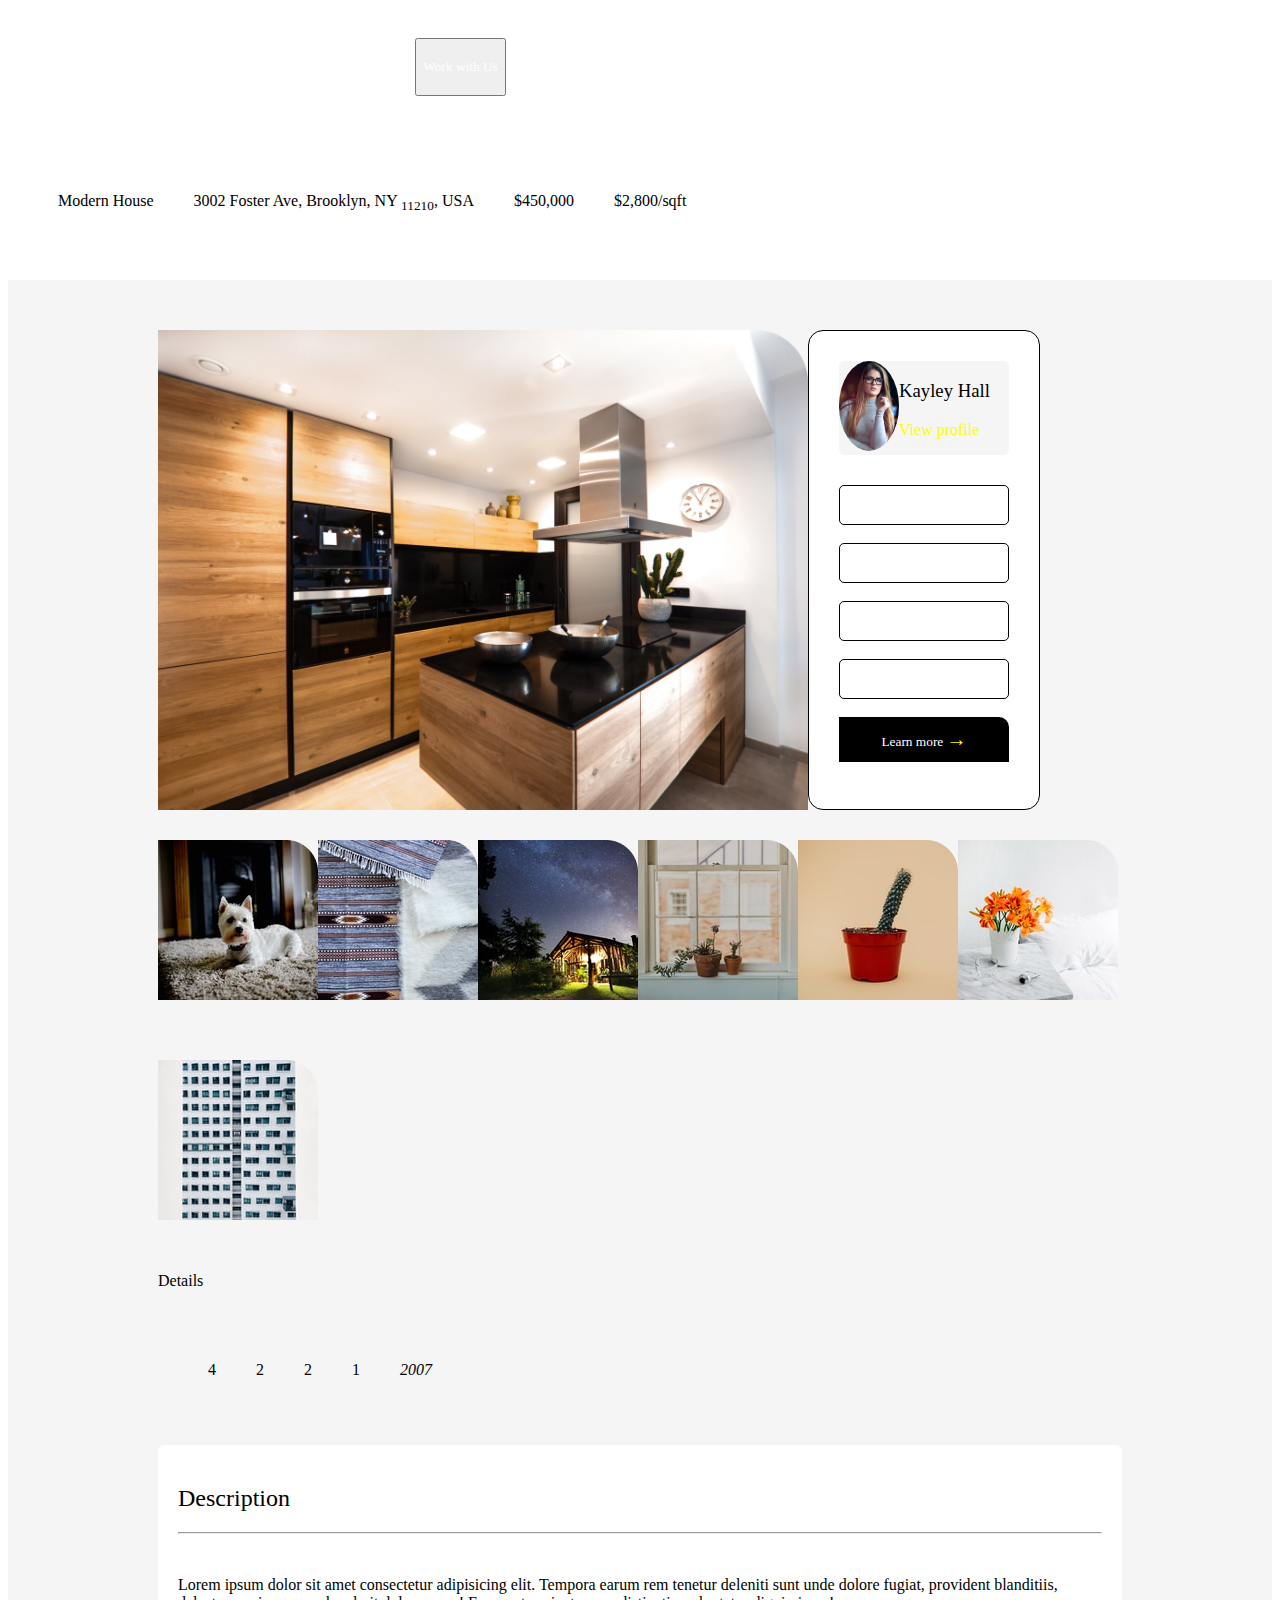
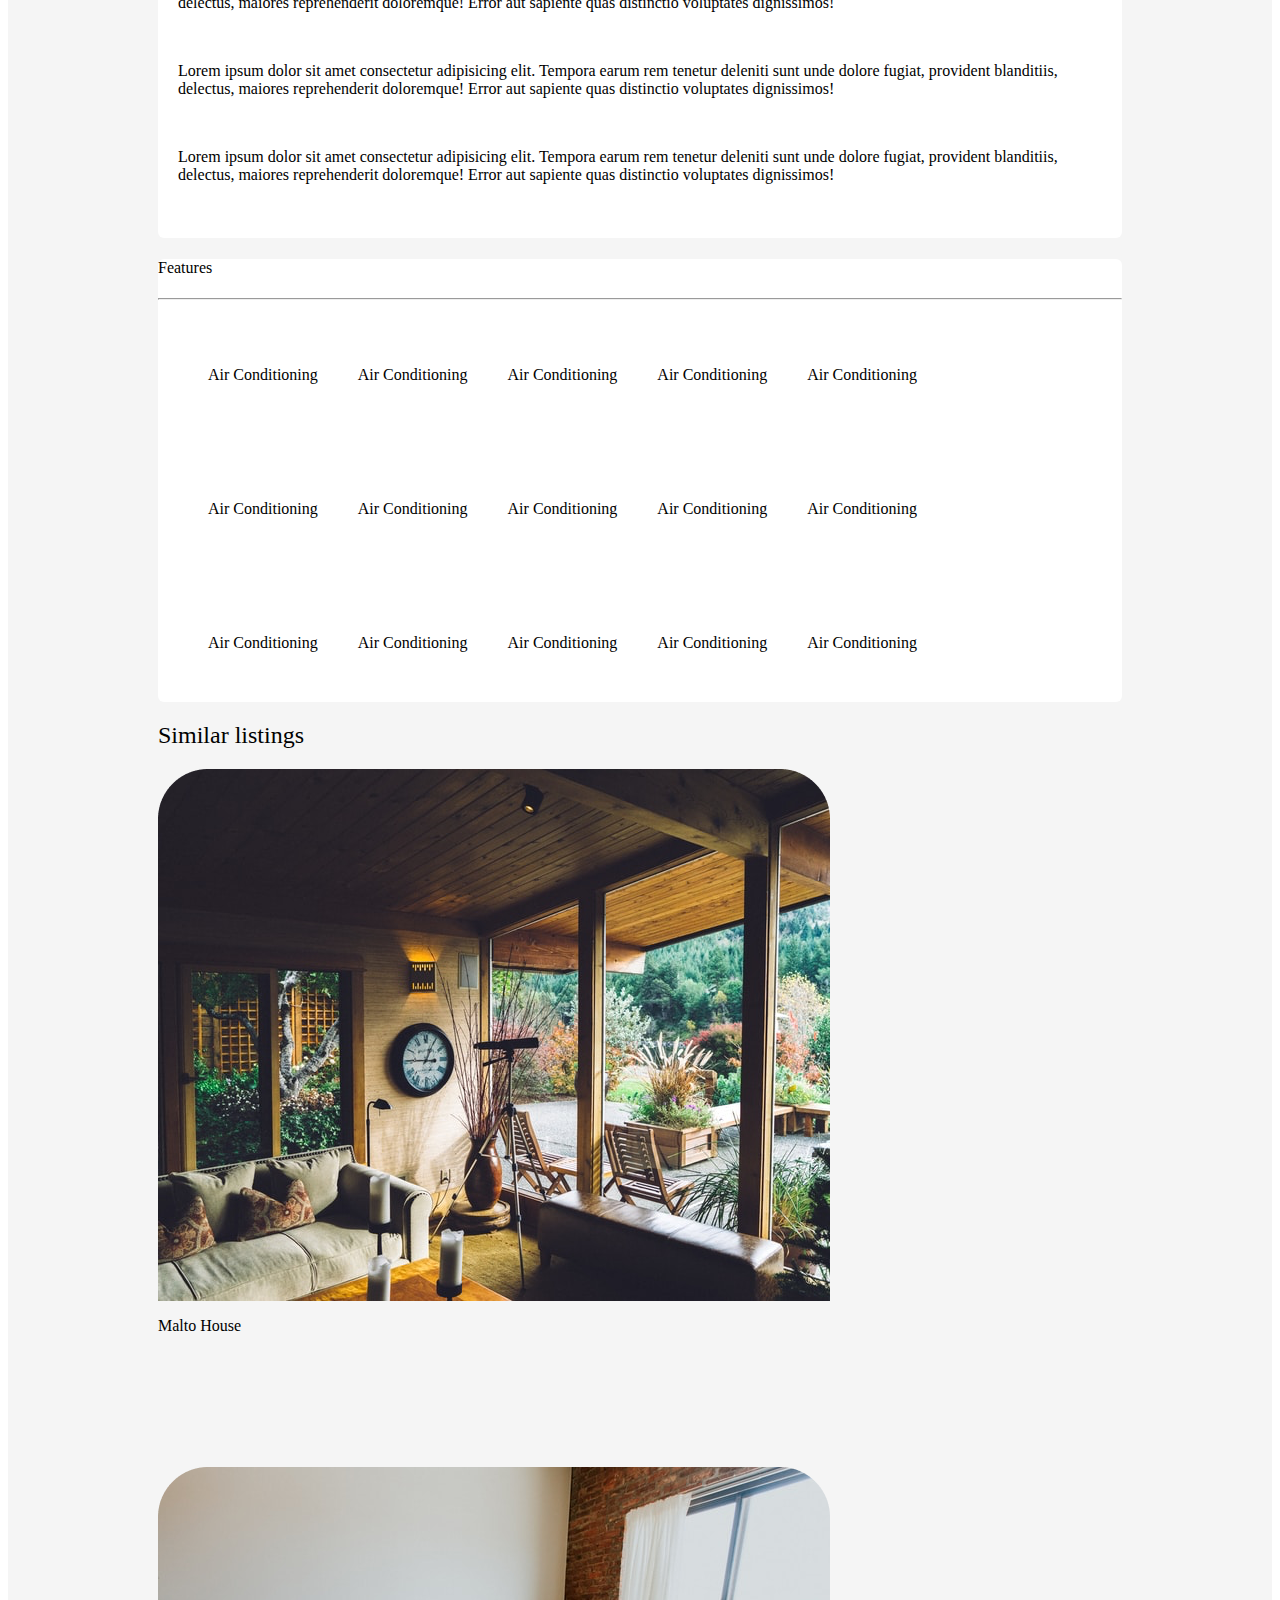
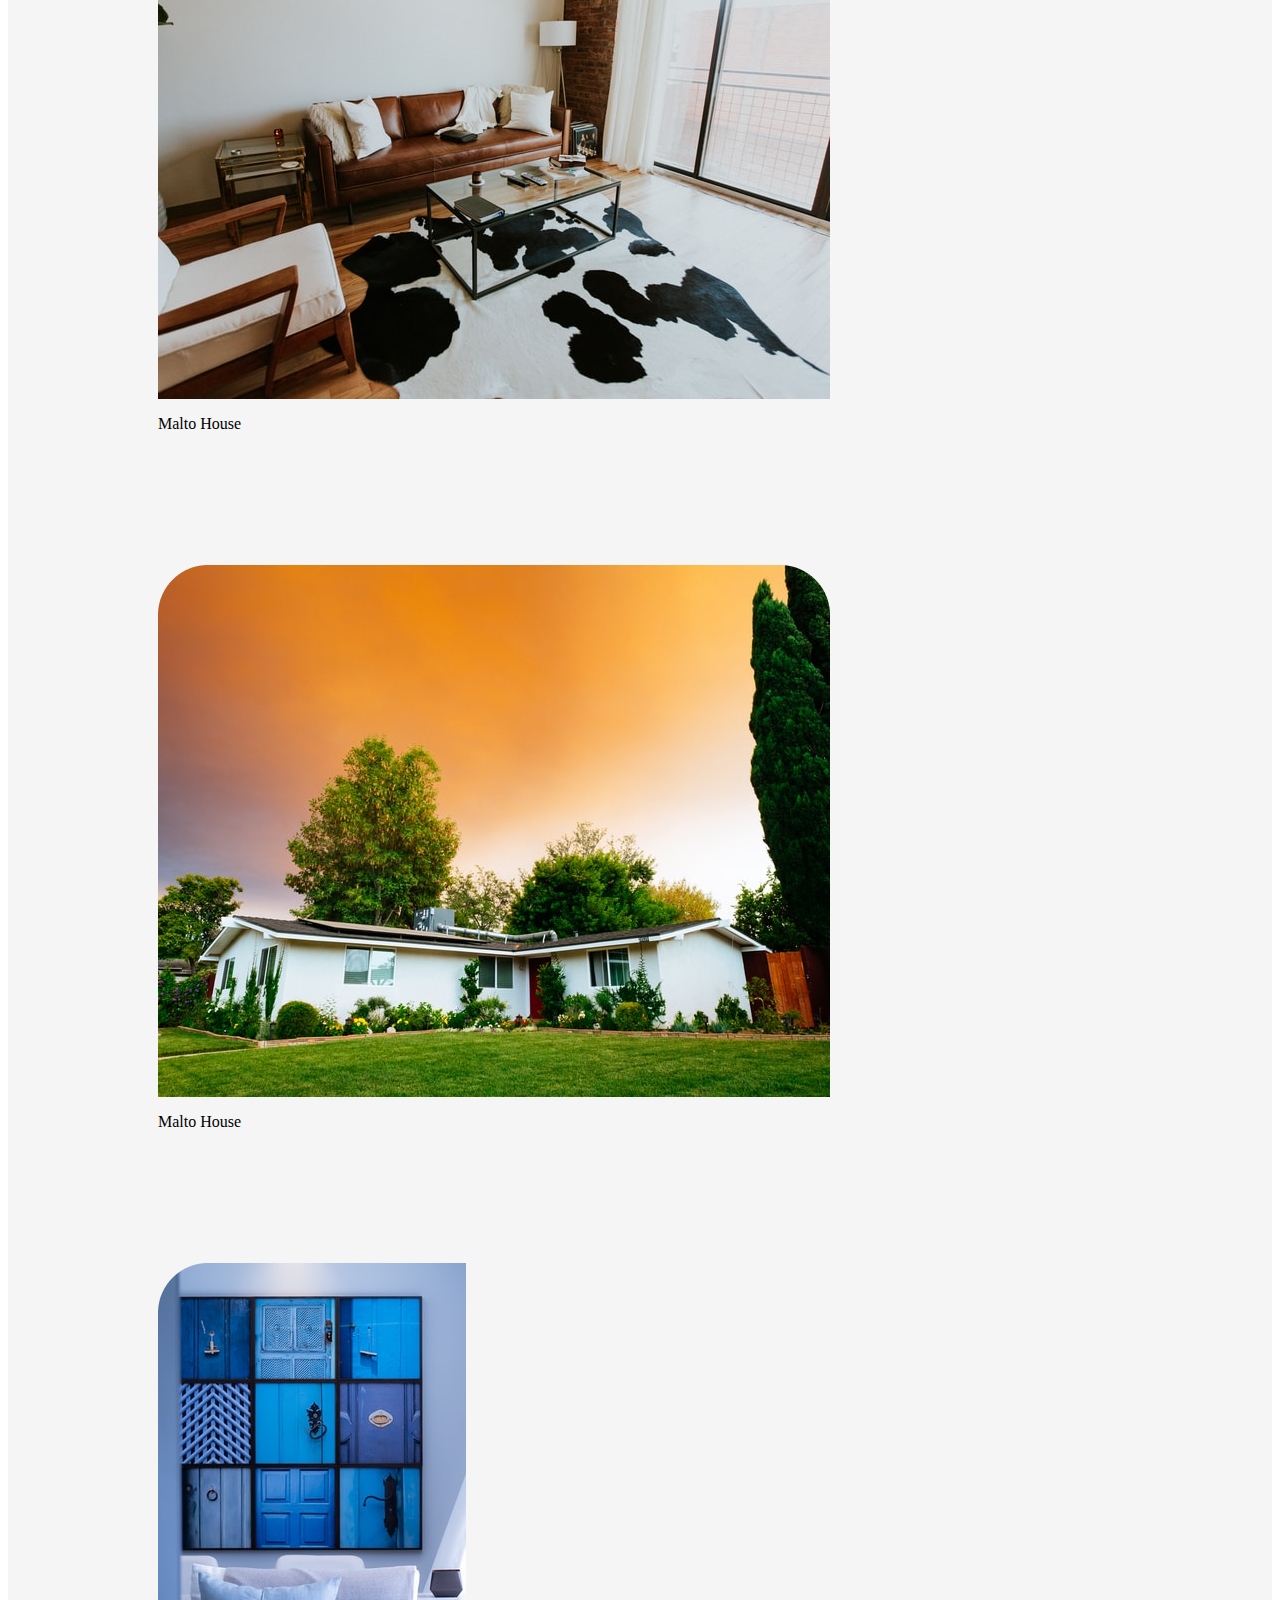
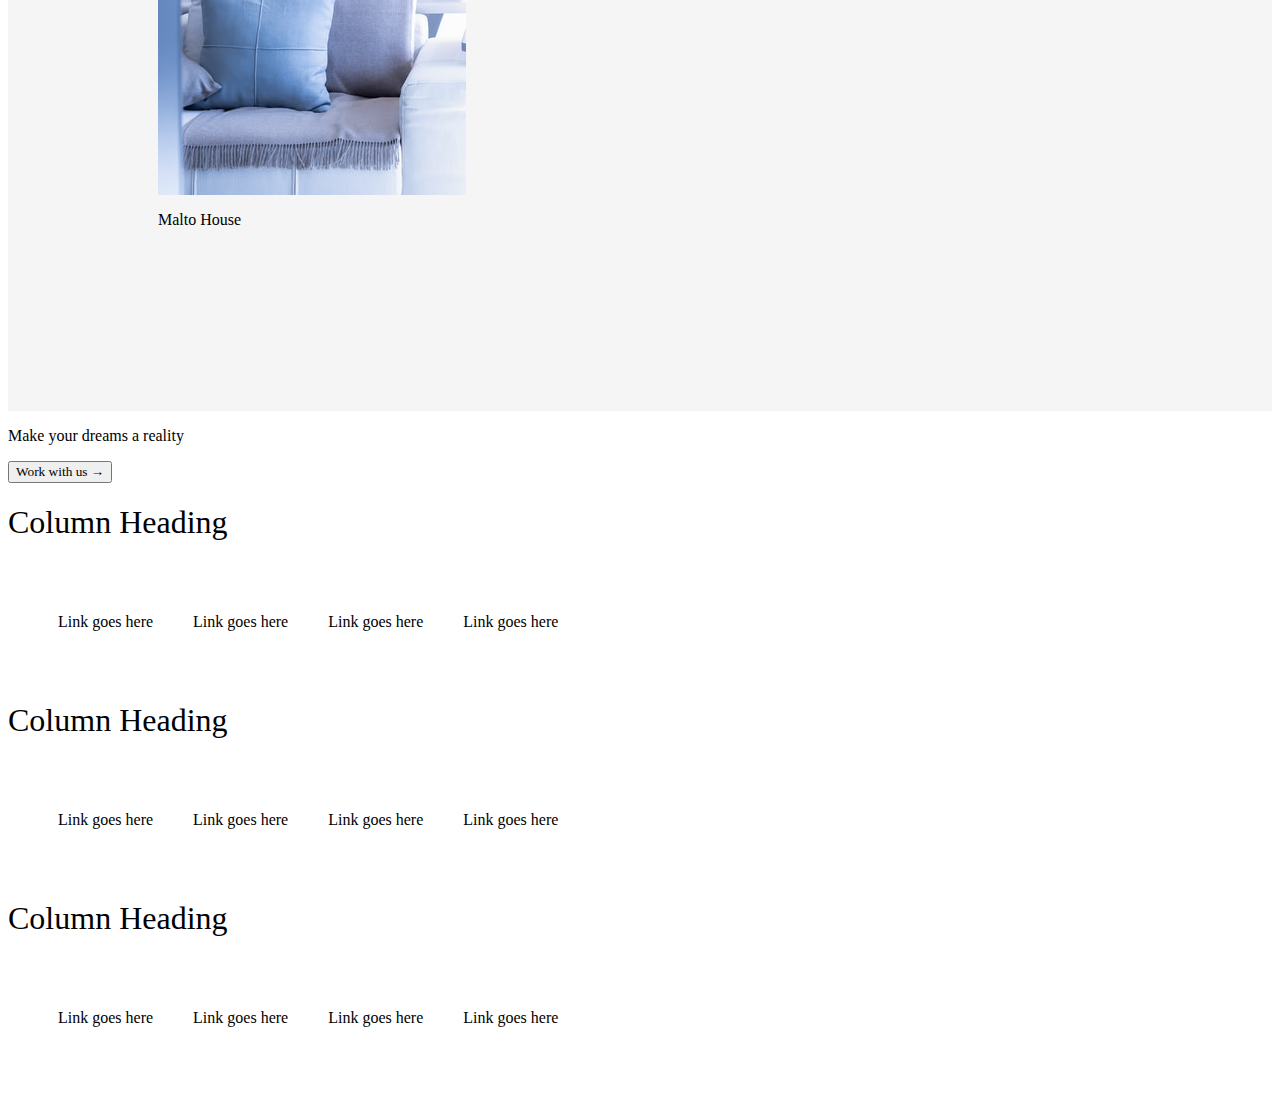
==== movers.html @ 0ca8289b "add stylin features to the css file" ====
<html lang="en">
<head>
  <meta charset="UTF-8">
  <meta http-equiv="X-UA-Compatible" content="IE=edge">
  <meta name="viewport" content="width=device-width, initial-scale=1.0">
  <title>Property Page</title>
  <link rel="stylesheet" href="./assets/index.css">
</head>
<body>
  <!--Header Section-->
  <div class="header">
    <nav>
      <ul>
        <li><a href="">Home</a> </li>
        <li><a href="">AboutUs</a> </li>
        <li><a href="">Movers</a> </li>
        <li><a href="">Contact Us</a> </li>
        <button class="log1"><a href="">Work with Us</a> </button>
      </ul>
      <ul>
        <li>Modern House</li>
        <li>3002 Foster Ave, Brooklyn, NY <sub>11210</sub>, USA</li>
        <li>$450,000</li>
        <li>$2,800/sqft</li>
      </ul>
    </nav>
    <div>

    </div>
  </div>
<!--Design Section-->
<div class="bgc">
  <div class="design">
      <div class="design1">
        <img src="./assets/images/Property House.png" alt="">
      </div>

      <div class="design2">
        <div class="design-left">
        <div>
          <img src="./assets/images/kevin-hellhake-7BbHyuAf1sg-unsplash.jpg" alt="" style="width: 60px; height: auto;">
        </div>
        <div>
          <h3>Kayley Hall</h3>
        <p>View profile</p>
      </div>
    </div>
    <div class="pro-forms">
      <div><input type="text" name="Name" id="Name" class="form"></div><br>
      <div><input type="text" name="Phone" id="Phone" class="form"></div><br>
      <div><input type="text" name="Email" id="Email" class="form"></div><br>
      <div><input type="text" name="Hello, I am interested in ..." id="Hello, I am interested in ..." class="form"></div><br>
      <button class="learn-btn">Learn more <span>&#8594</span></button><br>
      </div>
    </div>
    </div>

    <!--image-->
    <div class="row">
      <div class="column">
        <img src="./assets/images/Rectangle.png" alt="">
      </div>
      <div class="column">
        <img src="./assets/images/Rectangle-1.png" alt="">
      </div>
      <div class="column">
        <img src="./assets/images/Rectangle-2.png" alt="">
      </div>
      <div class="column">
        <img src="./assets/images/Rectangle-3.png" alt="">
      </div>
      <div class="column">
        <img src="./assets/images/Rectangle-4.png" alt="">
      </div>
      <div class="column">
        <img src="./assets/images/Rectangle-5.png" alt="">
      </div>
      <div class="column">
        <img src="./assets/images/Rectangle-6.png" alt="">
      </div>
    </div>
  

  <!--The Info section-->
  <div class="info">
    <div>

      <h4>Details</h4>
      <!--input icons-->
      <ul>
        <li><i class="fa-solid fa-car"></i>4</li>
        <li><i class="fa-solid fa-bath"></i>2</li>
        <li>2</li>
        <li>1</li>
        <li><i class="fa-solid fa-calendar">2007</i></li>
      </ul>
    </div>
  </div>

  <!--the description section-->
    <div class="descript">
      <h2>Description</h2>
      <hr><br>
      <p>Lorem ipsum dolor sit amet consectetur adipisicing elit. Tempora earum rem tenetur deleniti sunt unde dolore fugiat, provident blanditiis, delectus, maiores reprehenderit doloremque! Error aut sapiente quas distinctio voluptates dignissimos!</p><br>
      <p>Lorem ipsum dolor sit amet consectetur adipisicing elit. Tempora earum rem tenetur deleniti sunt unde dolore fugiat, provident blanditiis, delectus, maiores reprehenderit doloremque! Error aut sapiente quas distinctio voluptates dignissimos!</p><br>
      <p>Lorem ipsum dolor sit amet consectetur adipisicing elit. Tempora earum rem tenetur deleniti sunt unde dolore fugiat, provident blanditiis, delectus, maiores reprehenderit doloremque! Error aut sapiente quas distinctio voluptates dignissimos!</p><br>
    </div>
<div class="p-feature">
    <div class="feature">
      <!--The Feature Section-->
      <h4>Features</h4> <hr>
      <div>
      <div class="ac">
        <ul>
        <li>Air Conditioning</li> 
        <li>Air Conditioning</li> 
        <li>Air Conditioning</li> 
        <li>Air Conditioning</li> 
        <li>Air Conditioning</li> 
      </ul>
    </div>
      <div class="ac">
        <ul>
          <li>Air Conditioning</li> 
          <li>Air Conditioning</li> 
          <li>Air Conditioning</li> 
          <li>Air Conditioning</li> 
          <li>Air Conditioning</li> 
        </ul>
      </div>
      <div class="ac">
        <ul>
          <li>Air Conditioning</li> 
          <li>Air Conditioning</li> 
          <li>Air Conditioning</li> 
          <li>Air Conditioning</li> 
          <li>Air Conditioning</li> 
        </ul>
      </div>
    </div>
    </div>
  </div>
  

  <!--Lisings of similar places-->
  <div class="listings">
    <div>
      <h2>Similar listings</h2>
    </div>
    <div>
        <img src="./assets/images/Rectangle-7.png" alt="">
        <p>Malto House</p>
        <ul>
          <li><i class="fa-solid fa-car"></i></li>
          <li><i class="fa-solid fa-bath"></i></li>
          <li></li>
        </ul>
    </div>
    <div>
      <img src="./assets/images/Rectangle-8.png" alt="">
      <p>Malto House</p>
        <ul>
          <li><i class="fa-solid fa-car"></i></li>
          <li><i class="fa-solid fa-bath"></i></li>
          <li></li>
        </ul>
    </div>
    <div>
      <img src="./assets/images/Rectangle-9.png" alt="">
      <p>Malto House</p>
        <ul>
          <li><i class="fa-solid fa-car"></i></li>
          <li><i class="fa-solid fa-bath"></i></li>
          <li></li>
        </ul>
    </div>
    <div>
      <img src="./assets/images/Rectangle-10.png" alt="">
      <p>Malto House</p>
        <ul>
          <li><i class="fa-solid fa-car"></i></li>
          <li><i class="fa-solid fa-bath"></i></li>
          <li></li>
        </ul>
    </div>
  </div>
</div>
  <!--The Footer Section-->
  <div class="footer">
    <div>
      <p>Make your dreams a reality</p>
      <button>Work with us &#8594</button>
    </div>
    <div>
      <!--Icon mini-section-->
      <i class="fa-brands fa-facebook"></i>
      <i class="fa-brands fa-twitter"></i>
      <i class="fa-brands fa-instagram"></i>
    </div>
    <div>
      <h1>Column Heading</h1>
      <ul>
        <li>Link goes here</li>
        <li>Link goes here</li>
        <li>Link goes here</li>
        <li>Link goes here</li>
      </ul>
    </div>
    <div>
      <h1>Column Heading</h1>
      <ul>
        <li>Link goes here</li>
        <li>Link goes here</li>
        <li>Link goes here</li>
        <li>Link goes here</li>
      </ul>
    </div>
    <div>
      <h1>Column Heading</h1>
      <ul>
        <li>Link goes here</li>
        <li>Link goes here</li>
        <li>Link goes here</li>
        <li>Link goes here</li>
      </ul>
    </div>
  </div>

</body>
</html>
---- assets/index.css ----
*{
  font-family: "Poppins",  "Actor", "Adamina";
  font-weight: lighter;
}
.background-image{
  background-image: url("./images/moving\ 1.png");
  width: 100%;
  height: 700px;
  background-size: cover;
  background-position: center;
  padding: 0;
}
.nav{
  float: right;
  padding-left: 100px;
}
a{
  color: white;
  text-decoration: none; 
}
#log1{
  color: black;
  background-color: #FAFF00;
}
#log2{
  color: #FAFF00;
  background-color: black;
}
ul{
  display: flex;
  padding: 30px;

}
li{
  list-style: none;
  padding: 20px;
}

.left{
  padding: 90px;
  font-size: 50px;
  color: #FAFF00;
}
#left-p{
  font-size: 20px;
  color: white;
}
.hustle{
  display: flex;
  padding: 40px 40px 40px 0;
}

.h-left img{
  height: auto;
  width: 650px;
}
.h-right{
  padding: 200px 0 200px 50px;
}
.btn1{
  background-color: black;
  color: #FAFF00;
  border-radius: 0 10px 0 0;
  border: none;
  height: 45px;
}
.top-sect{
  background-color: rgb(245,245,245);
}
.top-h1{
  padding: 150px 0 150px 150px;
}
.img1{
  display: flex;
  padding: 0px 150px 100px 150px;
  width: 250px;
  height: 250px;
justify-content: space-between;
}
.img2{
  display: flex;
  padding: 0px 150px 100px 150px;
  width: 250px;
  height: 250px;
  justify-content: space-between;

}

/* css for movers.html */
.bgc{
  background-color: rgb(245,245,245);
  padding: 50px 150px;
}
.design{
  display: flex;
  width: 70%;

}
.design1{
  width: 650px;
  height: auto;

}
.design img{
  width: 650px;
  height: auto;
}
.design2{
  border: 1px solid;
  border-radius: 15px;
  padding: 30px;
  justify-content: space-around;
  background-color: white;

}
.design2 p{
  color: #FAFF00;
}
.design-left{
  display: flex;
  background-color: rgb(245,245,245);
  border-radius: 6px;
}
.pro-forms{
  padding-top: 30px;
}
.form{
  height: 40px;
  border-radius: 5px;
  border: 1px solid black;
}
.design-left img{
  border-radius: 50%;
}
.learn-btn{
  color: white;
  background-color: black;
  height: 45px;
  width: 170px;
  border: none;
  border-radius: 0 10px 0 0;
}
span{
  color: #FAFF00;
  size: 30px;
  font-size: 20px;
}
.column {
  float: left;
  padding: 5px;
  justify-content: space-around;
  padding: 30px 0;
}
.row::after {
  content: "";
  clear: both;
  display: flex;
}
.descript{
  background-color: white;
  border-radius: 6px;
  height: max-content;
  padding: 20px;
}


.feature{
  background-color: white;
  border-radius: 6px;
  height: max-content;
}
.ac{
  display: block;
}
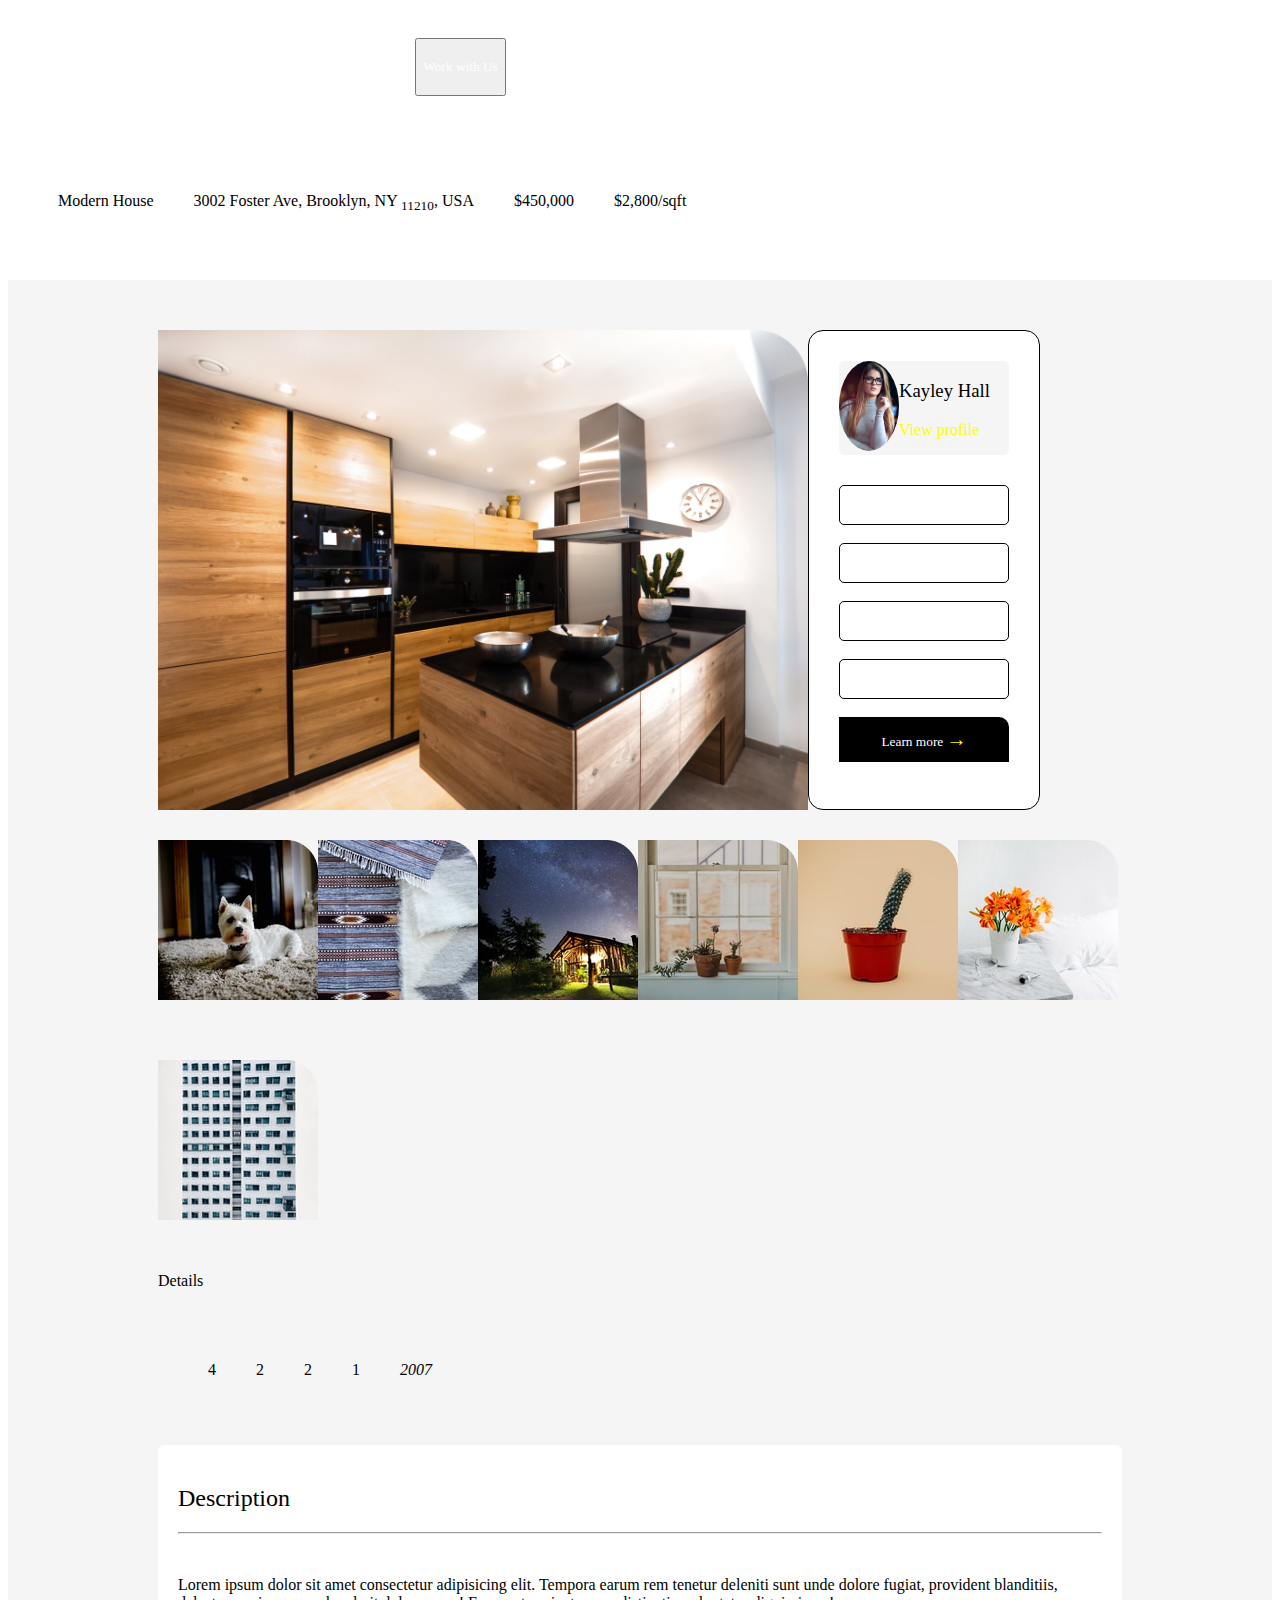
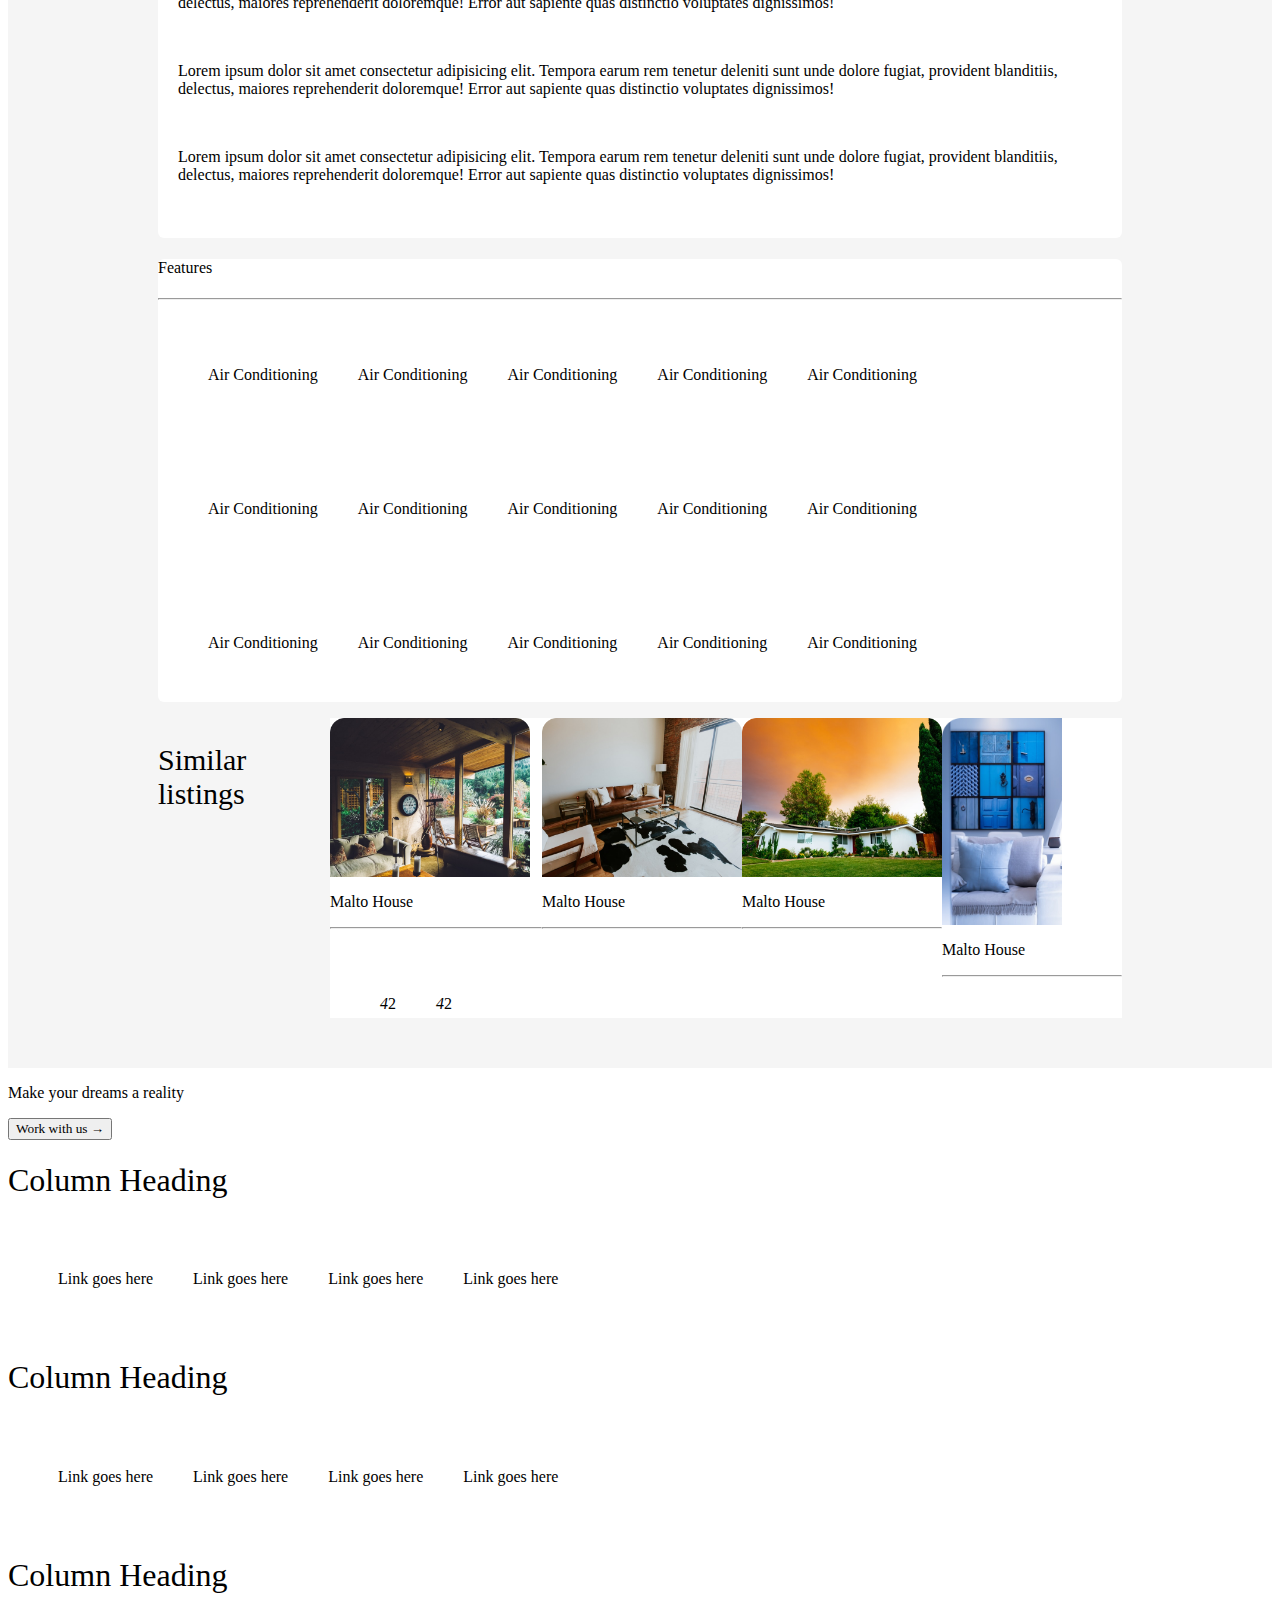
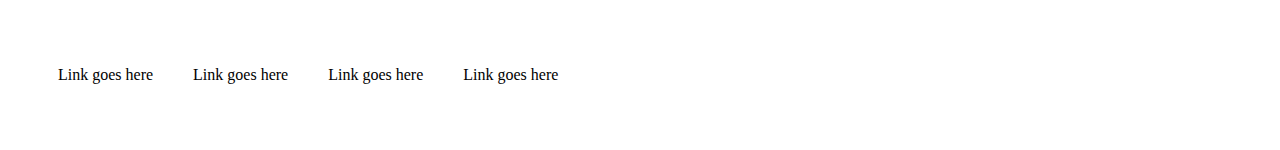
==== commit c5043367: "design and align the images in the listings section" ====
--- a/movers.html
+++ b/movers.html
@@ -5,6 +5,7 @@
   <meta name="viewport" content="width=device-width, initial-scale=1.0">
   <title>Property Page</title>
   <link rel="stylesheet" href="./assets/index.css">
+  <link rel="stylesheet" href="path/to/font-awesome/css/font-awesome.min.css">
 </head>
 <body>
   <!--Header Section-->
@@ -105,6 +106,7 @@
       <p>Lorem ipsum dolor sit amet consectetur adipisicing elit. Tempora earum rem tenetur deleniti sunt unde dolore fugiat, provident blanditiis, delectus, maiores reprehenderit doloremque! Error aut sapiente quas distinctio voluptates dignissimos!</p><br>
       <p>Lorem ipsum dolor sit amet consectetur adipisicing elit. Tempora earum rem tenetur deleniti sunt unde dolore fugiat, provident blanditiis, delectus, maiores reprehenderit doloremque! Error aut sapiente quas distinctio voluptates dignissimos!</p><br>
     </div>
+
 <div class="p-feature">
     <div class="feature">
       <!--The Feature Section-->
@@ -143,48 +145,50 @@
   
 
   <!--Lisings of similar places-->
-  <div class="listings">
-    <div>
+  <div class="list1">
+    
       <h2>Similar listings</h2>
-    </div>
-    <div>
-        <img src="./assets/images/Rectangle-7.png" alt="">
-        <p>Malto House</p>
+    
+    <div class="listings">
+        <img src="./assets/images/Rectangle-7.png" class="list-img">
+        <p>Malto House</p> <hr> 
+        <ul>
+          <li><i class="fa-solid fa-car">4</i>2</li>
+          <li><i class="fa-solid fa-bath">4</i>2</li>
+          <li></li>
+        </ul>
+    </div>
+    <div class="listings">
+      <img src="./assets/images/Rectangle-8.png" alt=""class="list-img">
+      <p>Malto House</p> <hr>
         <ul>
           <li><i class="fa-solid fa-car"></i></li>
           <li><i class="fa-solid fa-bath"></i></li>
           <li></li>
         </ul>
     </div>
-    <div>
-      <img src="./assets/images/Rectangle-8.png" alt="">
-      <p>Malto House</p>
+    <div class="listings">
+      <img src="./assets/images/Rectangle-9.png" alt=""class="list-img">
+      <p>Malto House</p> <hr>
         <ul>
           <li><i class="fa-solid fa-car"></i></li>
           <li><i class="fa-solid fa-bath"></i></li>
           <li></li>
         </ul>
     </div>
-    <div>
-      <img src="./assets/images/Rectangle-9.png" alt="">
-      <p>Malto House</p>
+    <div class="listings">
+      <img src="./assets/images/Rectangle-10.png" alt=""class="list-img" id="rec10">
+      <p>Malto House</p> <hr>
         <ul>
           <li><i class="fa-solid fa-car"></i></li>
           <li><i class="fa-solid fa-bath"></i></li>
           <li></li>
         </ul>
     </div>
-    <div>
-      <img src="./assets/images/Rectangle-10.png" alt="">
-      <p>Malto House</p>
-        <ul>
-          <li><i class="fa-solid fa-car"></i></li>
-          <li><i class="fa-solid fa-bath"></i></li>
-          <li></li>
-        </ul>
-    </div>
-  </div>
+  </div>
+
 </div>
+
   <!--The Footer Section-->
   <div class="footer">
     <div>
--- a/assets/index.css
+++ b/assets/index.css
@@ -148,7 +148,6 @@
 .column {
   float: left;
   padding: 5px;
-  justify-content: space-around;
   padding: 30px 0;
 }
 .row::after {
@@ -163,7 +162,6 @@
   padding: 20px;
 }
 
-
 .feature{
   background-color: white;
   border-radius: 6px;
@@ -171,4 +169,24 @@
 }
 .ac{
   display: block;
+}
+.list1{
+  display: flex;
+  border-right: 150px;
+
+}
+.list1 h2{
+  font-size: 30px;
+}
+.list-img{
+  width: 200px;
+  height: auto;
+}
+.listings{
+  height: 300px;
+  background-color: white;
+}
+#rec10{
+  height: auto;
+  width: 120px;
 }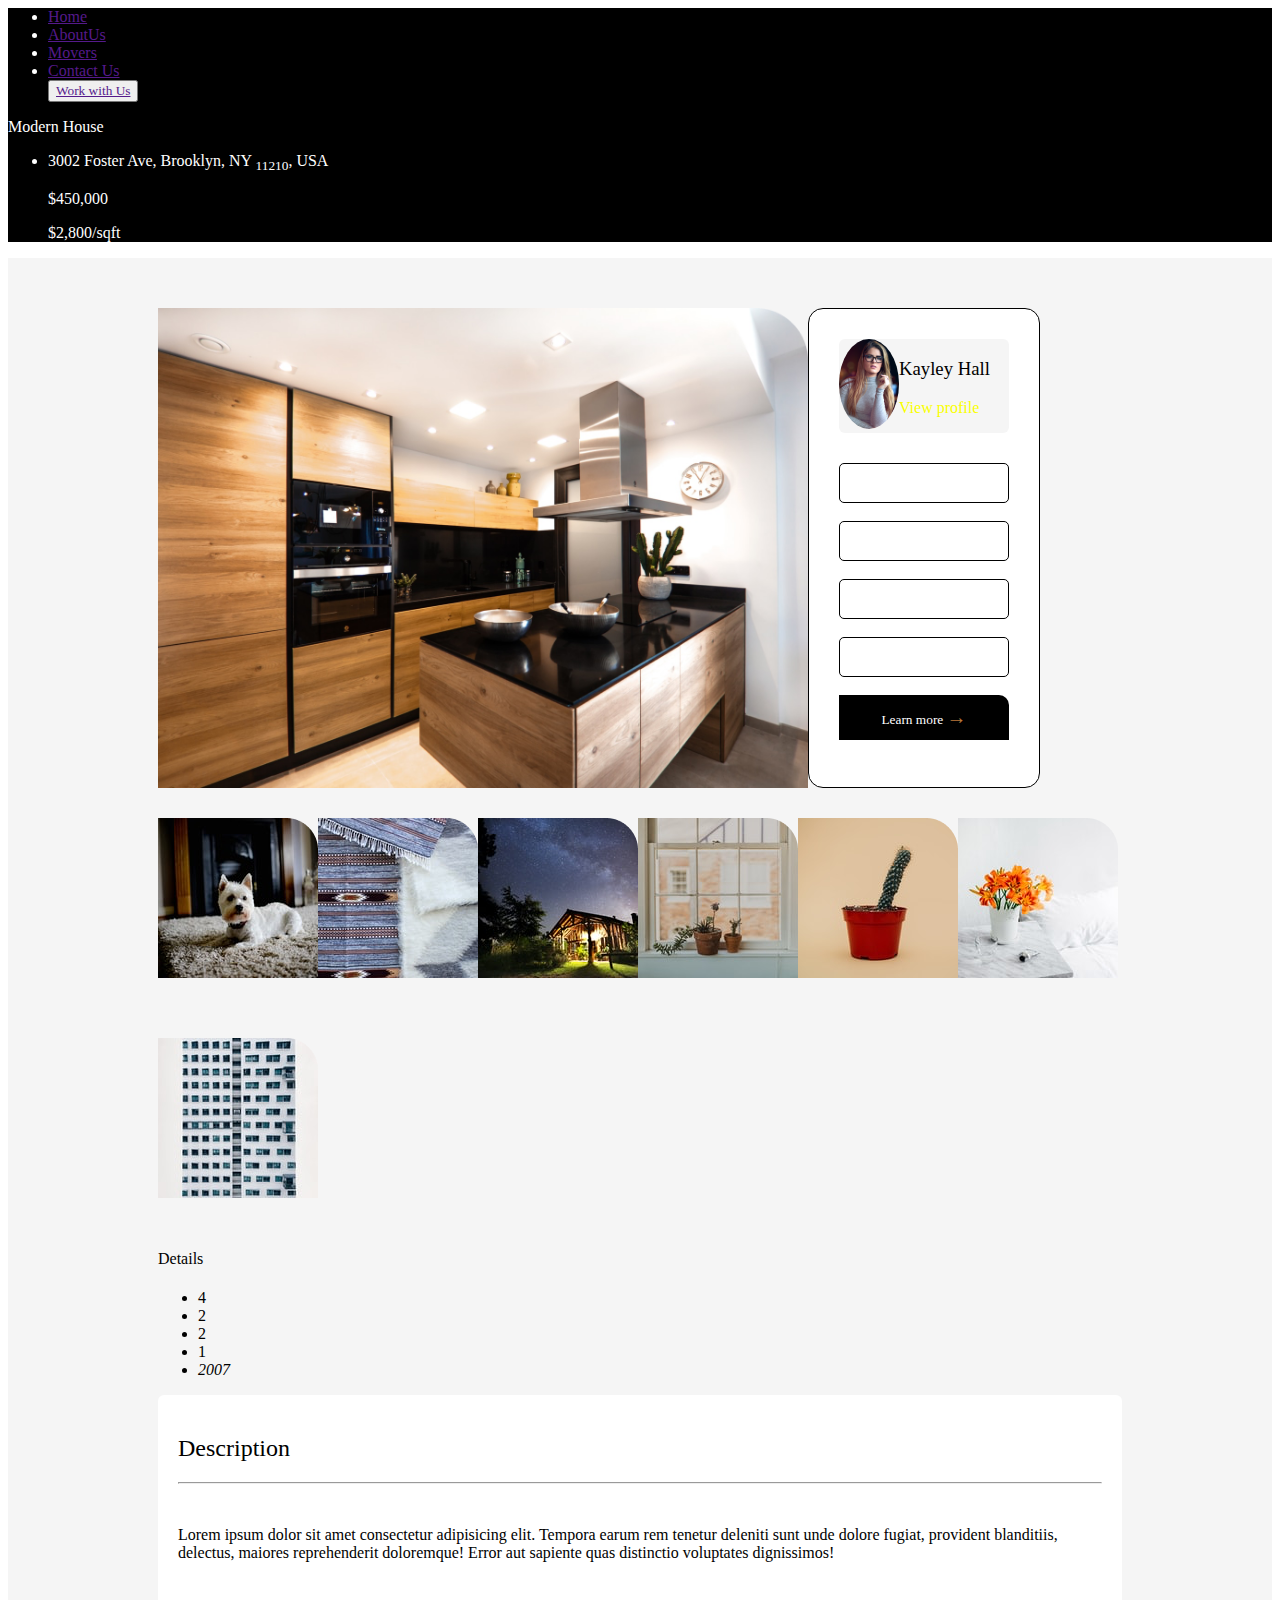
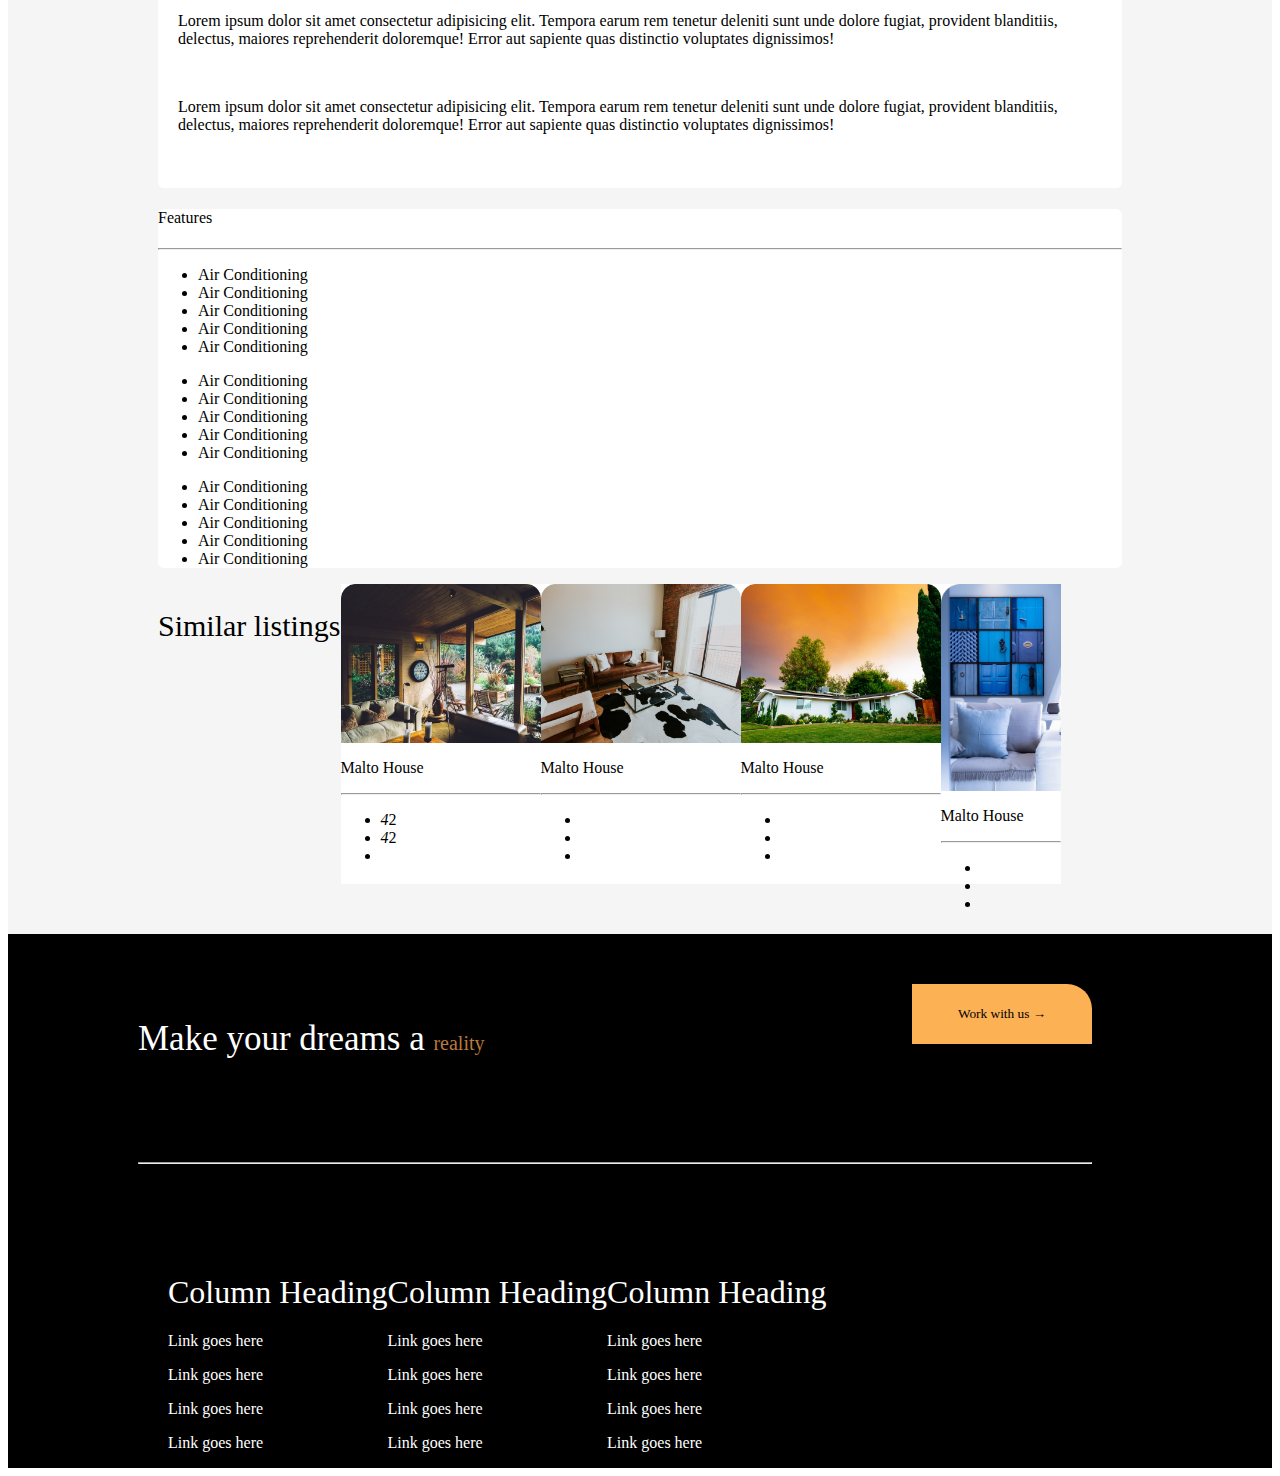
==== commit ff7abaa0: "design and make changes in the nav bar" ====
--- a/movers.html
+++ b/movers.html
@@ -4,27 +4,37 @@
   <meta http-equiv="X-UA-Compatible" content="IE=edge">
   <meta name="viewport" content="width=device-width, initial-scale=1.0">
   <title>Property Page</title>
-  <link rel="stylesheet" href="./assets/index.css">
+  <link rel="stylesheet" href="./assets/movers.css">
   <link rel="stylesheet" href="path/to/font-awesome/css/font-awesome.min.css">
 </head>
 <body>
   <!--Header Section-->
   <div class="header">
     <nav>
-      <ul>
+      <div class="ul1">
+        <ul>
         <li><a href="">Home</a> </li>
         <li><a href="">AboutUs</a> </li>
         <li><a href="">Movers</a> </li>
         <li><a href="">Contact Us</a> </li>
         <button class="log1"><a href="">Work with Us</a> </button>
       </ul>
-      <ul>
-        <li>Modern House</li>
-        <li>3002 Foster Ave, Brooklyn, NY <sub>11210</sub>, USA</li>
-        <li>$450,000</li>
-        <li>$2,800/sqft</li>
-      </ul>
+    </div>
+      
+      <div class="ul2">
+      <p>Modern House</p>
+        <ul>
+        <li>3002 Foster Ave, Brooklyn, NY <sub>11210</sub>, USA</li></ul>
+
+      <div class="nav-right">
+        <ul>
+        <p>$450,000</p>
+        <p>$2,800/sqft</p>
+      </ul>
+    </div>
+  </div>
     </nav>
+
     <div>
 
     </div>
@@ -191,43 +201,63 @@
 
   <!--The Footer Section-->
   <div class="footer">
-    <div>
-      <p>Make your dreams a reality</p>
+    <div class="foot1">
+      <p>Make your dreams a <span id="span">reality</span></p>
       <button>Work with us &#8594</button>
-    </div>
-    <div>
+    </div> <hr>
+
+    <div class="footer-right">
+    <div class="foot-icon">
       <!--Icon mini-section-->
-      <i class="fa-brands fa-facebook"></i>
+      
+      <i class="fa-brands fa-facebook"></i> 
       <i class="fa-brands fa-twitter"></i>
       <i class="fa-brands fa-instagram"></i>
     </div>
-    <div>
+    <div class="foot-right">
       <h1>Column Heading</h1>
-      <ul>
-        <li>Link goes here</li>
-        <li>Link goes here</li>
-        <li>Link goes here</li>
-        <li>Link goes here</li>
-      </ul>
-    </div>
-    <div>
+      <p>
+      Link goes here
+      </p>
+      <p>Link goes here</p>
+      <p>
+      Link goes here
+      </p>
+      <p>
+      Link goes here
+      </p>
+     
+    </div>
+    <div class="foot-right">
       <h1>Column Heading</h1>
-      <ul>
-        <li>Link goes here</li>
-        <li>Link goes here</li>
-        <li>Link goes here</li>
-        <li>Link goes here</li>
-      </ul>
-    </div>
-    <div>
+      <p>
+        Link goes here
+        </p>
+        <p>Link goes here</p>
+        <p>
+        Link goes here
+        </p>
+        <p>
+        Link goes here
+        </p>
+      
+    </div>
+    <div class="foot-right">
       <h1>Column Heading</h1>
-      <ul>
-        <li>Link goes here</li>
-        <li>Link goes here</li>
-        <li>Link goes here</li>
-        <li>Link goes here</li>
-      </ul>
-    </div>
+      <p>
+        Link goes here
+        </p>
+        <p>Link goes here</p>
+        <p>
+        Link goes here
+        </p>
+        <p>
+        Link goes here
+        </p>
+      
+    </div>
+  </div>
+
   </div>
 
 </body>
--- a/assets/movers.css
+++ b/assets/movers.css
@@ -0,0 +1,164 @@
+*{
+  font-family: "Poppins",  "Actor", "Adamina";
+  font-weight: lighter;
+}
+.bgc{
+  background-color: rgb(245,245,245);
+  padding: 50px 150px;
+}
+.header{
+  color: white;
+  background-color: black;
+}
+.nav1{
+  display: flex;
+}
+ul1{
+  margin-left: 50px;
+  color: white;
+  display: flex;
+  list-style: none;
+  padding: 30px;
+} 
+
+ul2{
+padding-top: 50px;
+display: flex;
+}
+ul2 p{
+  float: right;
+  list-style: none;
+}
+.design{
+  display: flex;
+  width: 70%;
+
+}
+.design1{
+  width: 650px;
+  height: auto;
+
+}
+.design img{
+  width: 650px;
+  height: auto;
+}
+.design2{
+  border: 1px solid;
+  border-radius: 15px;
+  padding: 30px;
+  justify-content: space-around;
+  background-color: white;
+
+}
+.design2 p{
+  color: #FAFF00;
+}
+.design-left{
+  display: flex;
+  background-color: rgb(245,245,245);
+  border-radius: 6px;
+}
+.pro-forms{
+  padding-top: 30px;
+}
+.form{
+  height: 40px;
+  border-radius: 5px;
+  border: 1px solid black;
+}
+.design-left img{
+  border-radius: 50%;
+}
+.learn-btn{
+  color: white;
+  background-color: black;
+  height: 45px;
+  width: 170px;
+  border: none;
+  border-radius: 0 10px 0 0;
+}
+span{
+  color: rgb(186,121,58);
+  size: 30px;
+  font-size: 20px;
+}
+.column {
+  float: left;
+  padding: 5px;
+  padding: 30px 0;
+}
+.row::after {
+  content: "";
+  clear: both;
+  display: flex;
+}
+.descript{
+  background-color: white;
+  border-radius: 6px;
+  height: max-content;
+  padding: 20px;
+}
+
+.feature{
+  background-color: white;
+  border-radius: 6px;
+  height: max-content;
+}
+.ac{
+  display: block;
+}
+.list1{
+  display: flex;
+  border-right: 150px;
+
+}
+.list1 h2{
+  font-size: 30px;
+}
+.list-img{
+  width: 200px;
+  height: auto;
+}
+.listings{
+  height: 300px;
+  background-color: white;
+}
+#rec10{
+  height: auto;
+  width: 120px;
+}
+.footer{
+  background-color: black;
+  color: white;
+  padding-top: 50px;
+  padding-left: 130px;
+  padding-right: 180px;
+}
+.footer-right{
+  display: flex;
+  padding-top: 80px;
+}
+
+.foot1{
+  display: flex;
+  justify-content: space-between;
+  padding-bottom: 60px;
+  font-size: 35px;
+}
+.foot1 button{
+  background-color: rgb(253,177,85);
+  height: 60px;
+  width: 180px;
+  border: none;
+  border-radius: 0 25px 0px 0px;
+}
+.foot-icon{
+  float: left;
+  width: 30px;
+  height: auto;
+}
+.foot-right{
+  float: right;
+  
+}
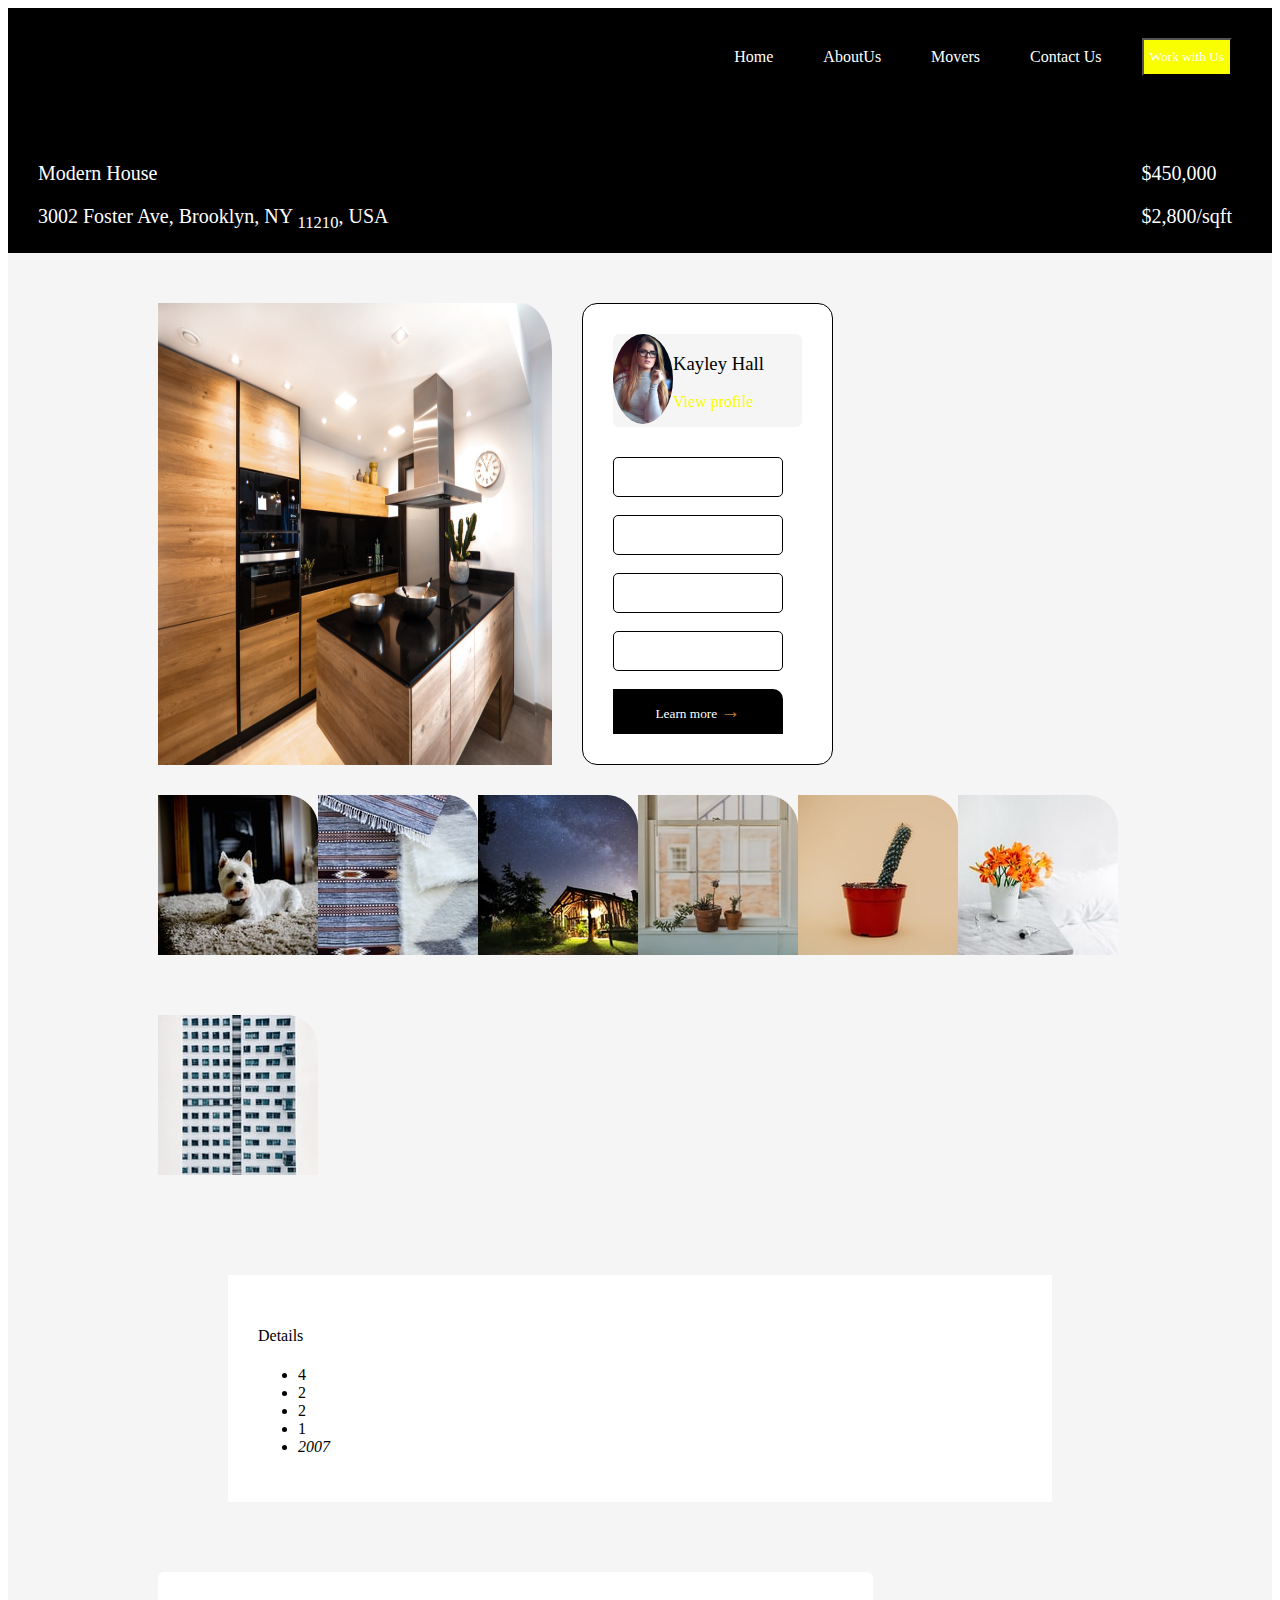
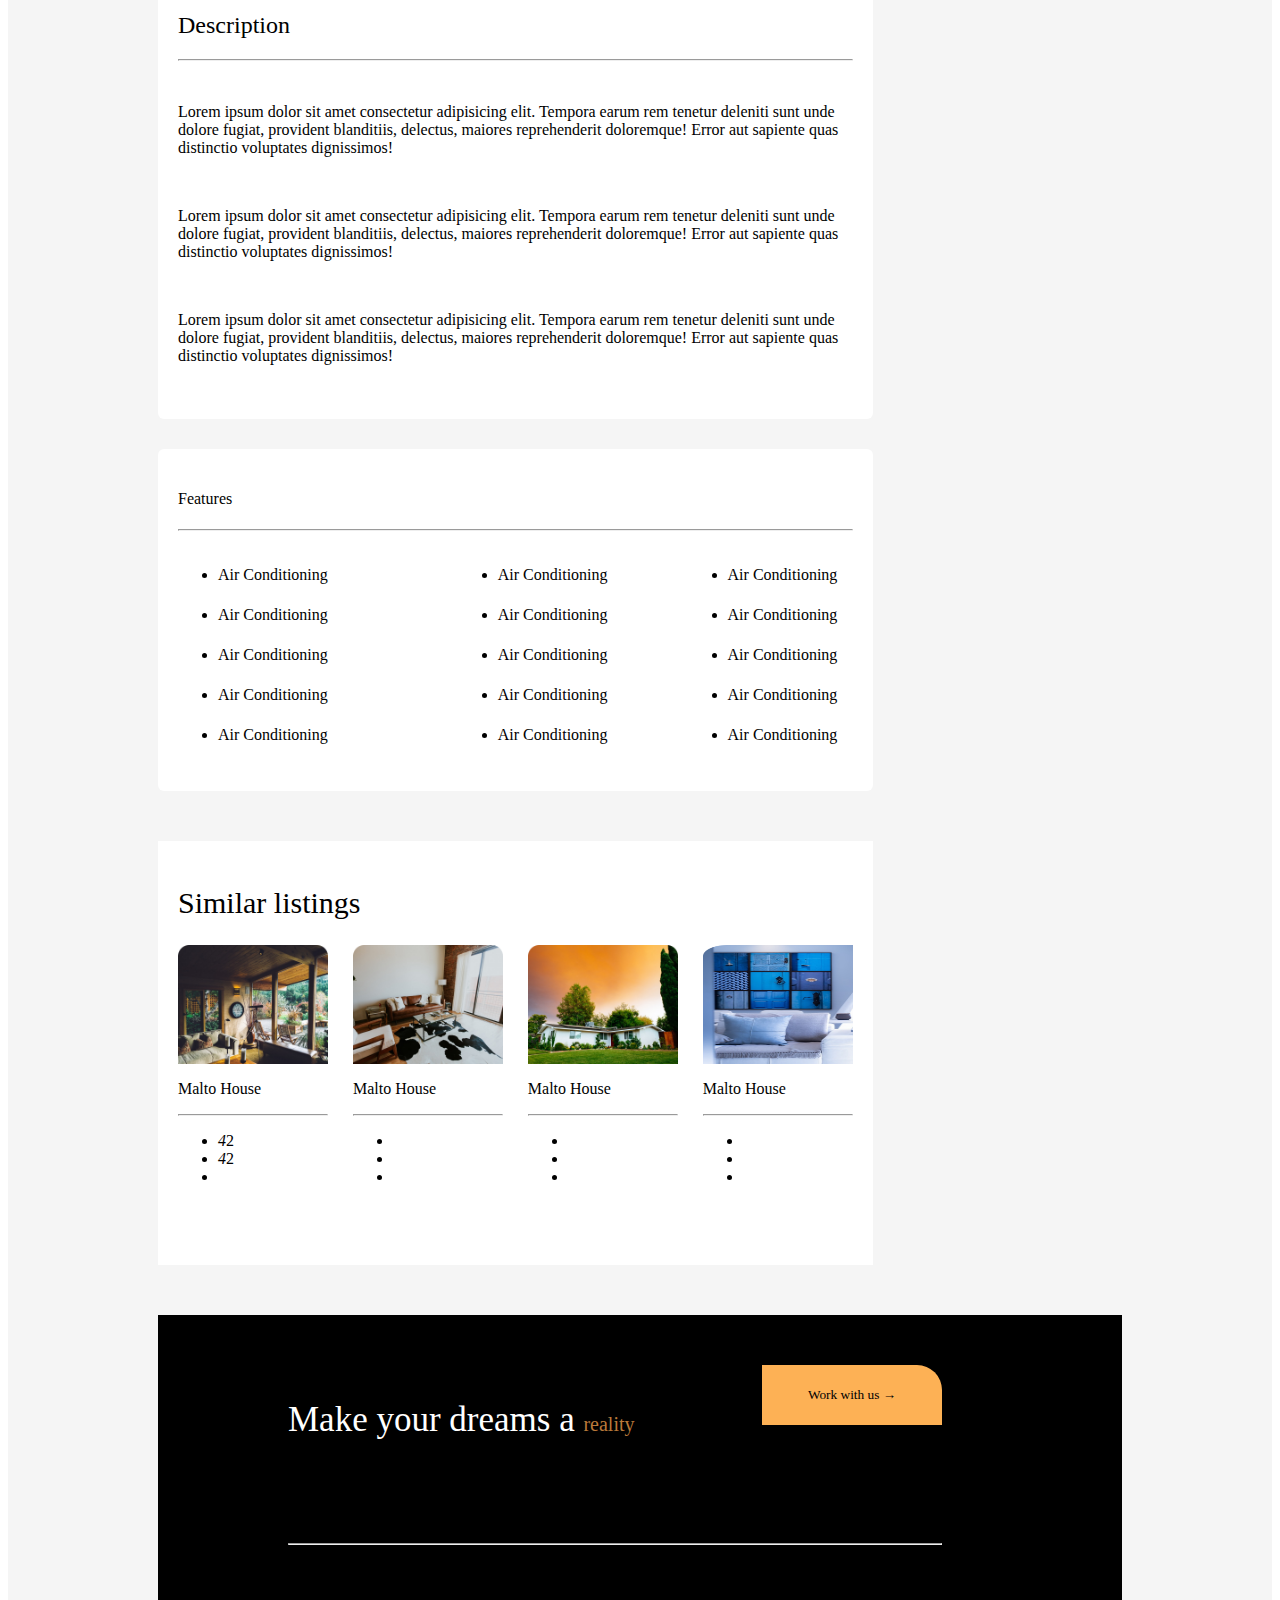
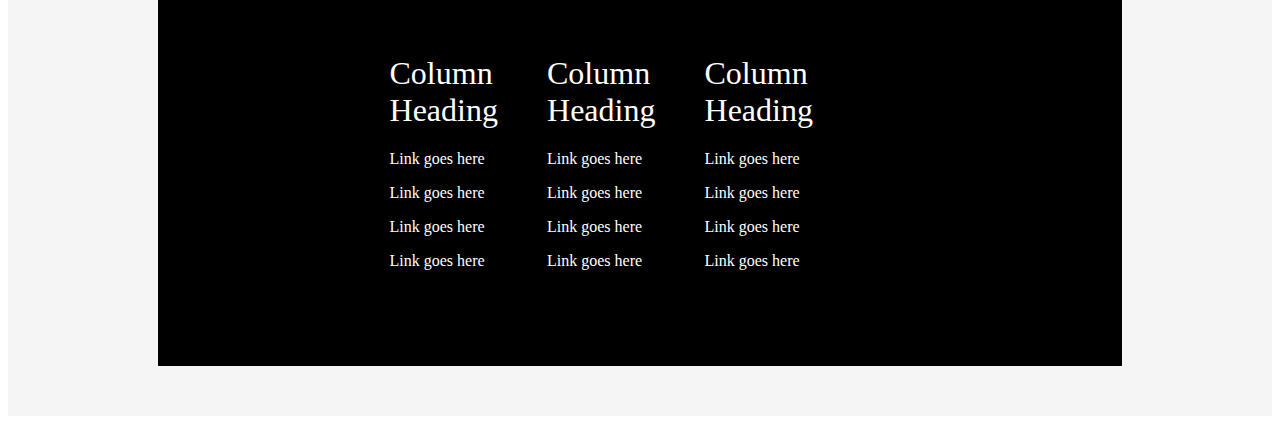
==== commit ed8b2be6: "design the description and the feature section" ====
--- a/movers.html
+++ b/movers.html
@@ -22,26 +22,27 @@
     </div>
       
       <div class="ul2">
+        <div>
       <p>Modern House</p>
-        <ul>
-        <li>3002 Foster Ave, Brooklyn, NY <sub>11210</sub>, USA</li></ul>
+        
+        <p>3002 Foster Ave, Brooklyn, NY <sub>11210</sub>, USA</p>
+      </div>
 
       <div class="nav-right">
-        <ul>
+        
         <p>$450,000</p>
         <p>$2,800/sqft</p>
-      </ul>
+      
     </div>
   </div>
     </nav>
-
     <div>
-
-    </div>
-  </div>
+    </div>
+  </div>
+  
+  <div class="bgc">
 <!--Design Section-->
-<div class="bgc">
-  <div class="design">
+<div class="design">
       <div class="design1">
         <img src="./assets/images/Property House.png" alt="">
       </div>
@@ -121,8 +122,8 @@
     <div class="feature">
       <!--The Feature Section-->
       <h4>Features</h4> <hr>
-      <div>
-      <div class="ac">
+      <div class="main-ac">
+      <div class="ac1">
         <ul>
         <li>Air Conditioning</li> 
         <li>Air Conditioning</li> 
@@ -131,16 +132,16 @@
         <li>Air Conditioning</li> 
       </ul>
     </div>
-      <div class="ac">
-        <ul>
-          <li>Air Conditioning</li> 
-          <li>Air Conditioning</li> 
-          <li>Air Conditioning</li> 
-          <li>Air Conditioning</li> 
-          <li>Air Conditioning</li> 
-        </ul>
-      </div>
-      <div class="ac">
+      <div class="ac2">
+        <ul>
+          <li>Air Conditioning</li> 
+          <li>Air Conditioning</li> 
+          <li>Air Conditioning</li> 
+          <li>Air Conditioning</li> 
+          <li>Air Conditioning</li> 
+        </ul>
+      </div>
+      <div class="ac3">
         <ul>
           <li>Air Conditioning</li> 
           <li>Air Conditioning</li> 
@@ -158,7 +159,7 @@
   <div class="list1">
     
       <h2>Similar listings</h2>
-    
+    <div class="mainlistings">
     <div class="listings">
         <img src="./assets/images/Rectangle-7.png" class="list-img">
         <p>Malto House</p> <hr> 
@@ -187,7 +188,7 @@
         </ul>
     </div>
     <div class="listings">
-      <img src="./assets/images/Rectangle-10.png" alt=""class="list-img" id="rec10">
+      <img src="./assets/images/Rectangle-10.png" alt=""class="list-img">
       <p>Malto House</p> <hr>
         <ul>
           <li><i class="fa-solid fa-car"></i></li>
@@ -196,7 +197,6 @@
         </ul>
     </div>
   </div>
-
 </div>
 
   <!--The Footer Section-->
--- a/assets/movers.css
+++ b/assets/movers.css
@@ -13,35 +13,48 @@
 .nav1{
   display: flex;
 }
-ul1{
-  margin-left: 50px;
-  color: white;
+
+.ul1>ul{
   display: flex;
   list-style: none;
-  padding: 30px;
-} 
-
-ul2{
+  padding-top: 30px;
+  justify-content: right;  
+}
+.ul1 > ul> li{
+  padding: 10px;
+padding-right: 40px;
+
+}
+a{
+  text-decoration: none;
+  color: white;
+}
+ul>.log1{
+  background-color: #FAFF00;
+  color: black;
+margin-right: 40px;
+
+}
+.ul2{
 padding-top: 50px;
 display: flex;
-}
-ul2 p{
-  float: right;
+justify-content: space-between;
+}
+.ul2 p{
   list-style: none;
+  padding-left: 30px;
+  font-size: 20px;
+  padding-right: 40px;
 }
 .design{
   display: flex;
   width: 70%;
 
 }
-.design1{
-  width: 650px;
-  height: auto;
-
-}
+
 .design img{
-  width: 650px;
-  height: auto;
+  width: 100%;
+  height: 100%;
 }
 .design2{
   border: 1px solid;
@@ -49,6 +62,8 @@
   padding: 30px;
   justify-content: space-around;
   background-color: white;
+  margin-left: 30px;
+  width: 100%;
 
 }
 .design2 p{
@@ -66,6 +81,11 @@
   height: 40px;
   border-radius: 5px;
   border: 1px solid black;
+}
+.info{
+  background-color: white;
+  padding: 30px;
+margin: 70px;
 }
 .design-left img{
   border-radius: 50%;
@@ -83,6 +103,20 @@
   size: 30px;
   font-size: 20px;
 }
+.main-ac{
+  display: flex;
+  line-height: 40px;
+}
+.ac1{
+  justify-content:
+   left;padding-right: 50px;
+}
+.ac2{
+  padding-left: 80px;
+}
+.ac3{
+  padding-left: 80px;
+}
 .column {
   float: left;
   padding: 5px;
@@ -98,46 +132,55 @@
   border-radius: 6px;
   height: max-content;
   padding: 20px;
+  width: 70%;
 }
 
 .feature{
   background-color: white;
   border-radius: 6px;
   height: max-content;
+  width: 70%;
+  padding: 20px;
+  margin-top: 30px;
 }
 .ac{
   display: block;
 }
 .list1{
-  display: flex;
   border-right: 150px;
+  width: 70%;
+  background-color: white;
+  margin-top: 50px;
+  padding: 20px;
 
 }
 .list1 h2{
   font-size: 30px;
 }
 .list-img{
-  width: 200px;
-  height: auto;
+  width: 150px;
+  height: 118.75px;
+}
+.mainlistings{
+  display: flex;
+  justify-content: space-between;
 }
 .listings{
   height: 300px;
-  background-color: white;
-}
-#rec10{
-  height: auto;
-  width: 120px;
-}
+
+}
+
 .footer{
   background-color: black;
   color: white;
   padding-top: 50px;
   padding-left: 130px;
   padding-right: 180px;
+  margin-top: 50px;
 }
 .footer-right{
   display: flex;
-  padding-top: 80px;
+  padding: 80px;
 }
 
 .foot1{
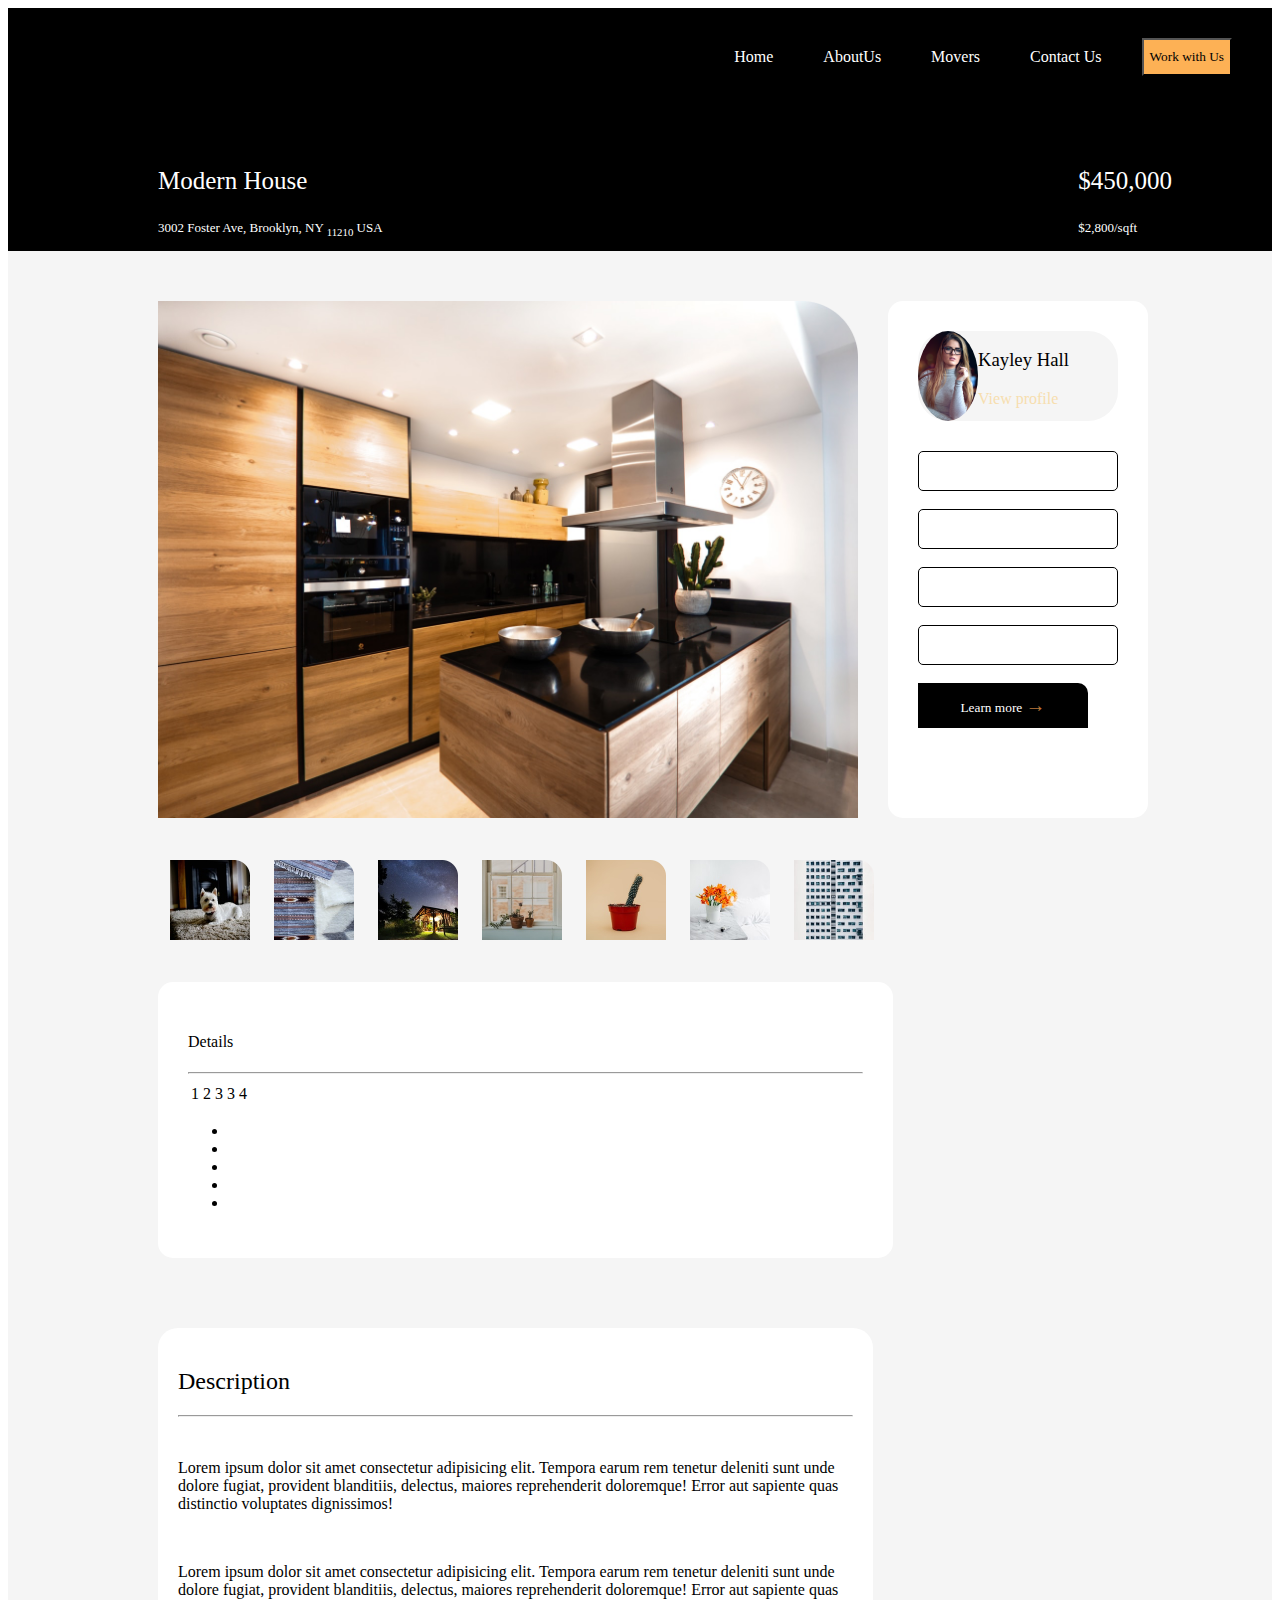
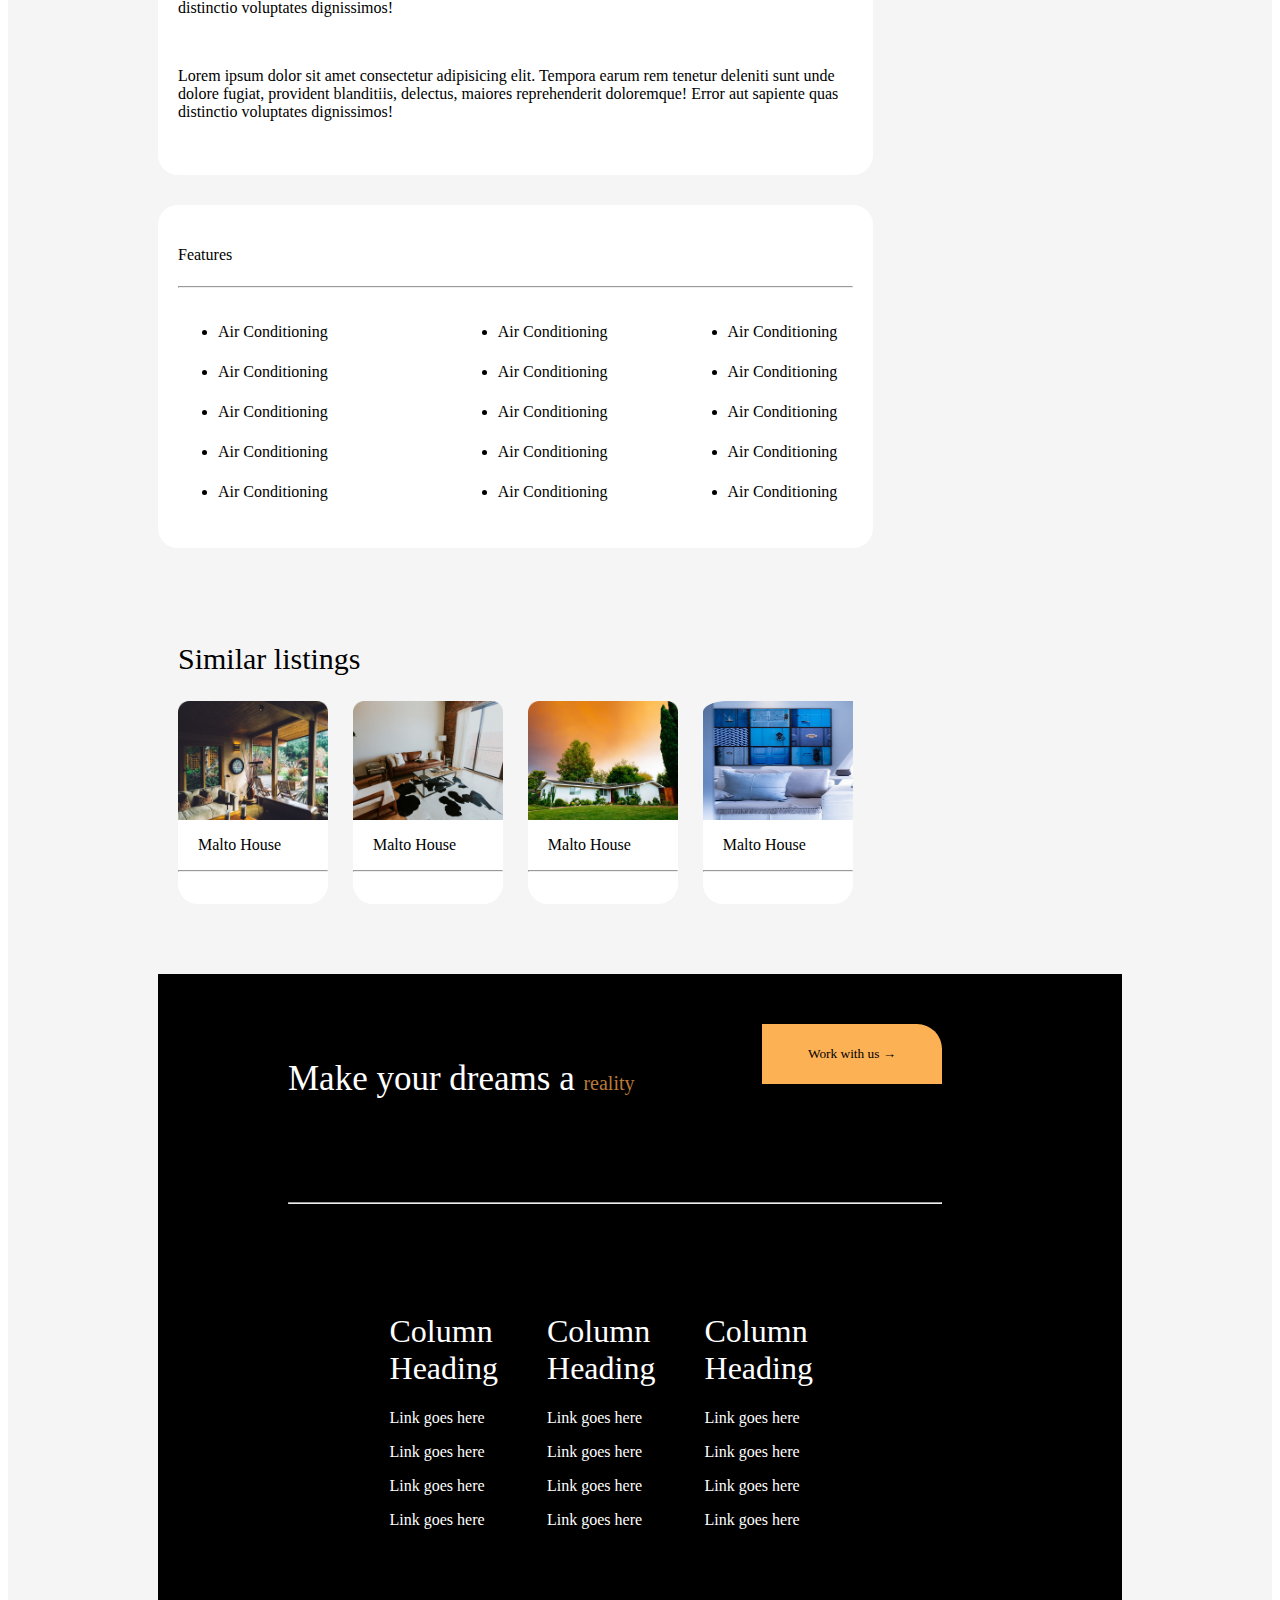
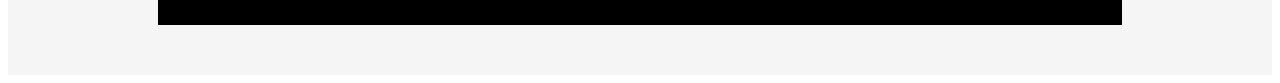
==== commit eafb4860: "make changes in various part of the document" ====
--- a/movers.html
+++ b/movers.html
@@ -5,7 +5,7 @@
   <meta name="viewport" content="width=device-width, initial-scale=1.0">
   <title>Property Page</title>
   <link rel="stylesheet" href="./assets/movers.css">
-  <link rel="stylesheet" href="path/to/font-awesome/css/font-awesome.min.css">
+  
 </head>
 <body>
   <!--Header Section-->
@@ -17,7 +17,7 @@
         <li><a href="">AboutUs</a> </li>
         <li><a href="">Movers</a> </li>
         <li><a href="">Contact Us</a> </li>
-        <button class="log1"><a href="">Work with Us</a> </button>
+        <button class="log1"><a href="" style="color: black;">Work with Us</a> </button>
       </ul>
     </div>
       
@@ -25,13 +25,13 @@
         <div>
       <p>Modern House</p>
         
-        <p>3002 Foster Ave, Brooklyn, NY <sub>11210</sub>, USA</p>
+        <p style="font-size: small;">3002 Foster Ave, Brooklyn, NY <sub>11210</sub> USA</p>
       </div>
 
       <div class="nav-right">
         
-        <p>$450,000</p>
-        <p>$2,800/sqft</p>
+        <p style="color: ;">$450,000</p>
+        <p style="font-size: small;">$2,800/sqft</p>
       
     </div>
   </div>
@@ -95,18 +95,25 @@
 
   <!--The Info section-->
   <div class="info">
-    <div>
-
-      <h4>Details</h4>
+
+      <h4>Details</h4> <hr>
       <!--input icons-->
+      <table class="table">
+        <tr>
+          <td>1</td>
+          <td>2</td>
+          <td>3</td>
+          <td>3</td>
+          <td>4</td>
+        </tr>
+      </table>
       <ul>
-        <li><i class="fa-solid fa-car"></i>4</li>
-        <li><i class="fa-solid fa-bath"></i>2</li>
-        <li>2</li>
-        <li>1</li>
-        <li><i class="fa-solid fa-calendar">2007</i></li>
+        <li><img src="" alt=""></li>
+        <li><img src="" alt=""></li>
+        <li><img src="" alt=""></li>
+        <li><img src="" alt=""></li>
+        <li><img src="" alt=""></li>
       </ul>
-    </div>
   </div>
 
   <!--the description section-->
@@ -164,8 +171,8 @@
         <img src="./assets/images/Rectangle-7.png" class="list-img">
         <p>Malto House</p> <hr> 
         <ul>
-          <li><i class="fa-solid fa-car">4</i>2</li>
-          <li><i class="fa-solid fa-bath">4</i>2</li>
+          <li><i class="fa-solid fa-car"></i></li>
+          <li><i class="fa-solid fa-bath"></i></li>
           <li></li>
         </ul>
     </div>
@@ -200,7 +207,7 @@
 </div>
 
   <!--The Footer Section-->
-  <div class="footer">
+  <div class="footer" style="margin-left: 0px;">
     <div class="foot1">
       <p>Make your dreams a <span id="span">reality</span></p>
       <button>Work with us &#8594</button>
--- a/assets/movers.css
+++ b/assets/movers.css
@@ -30,9 +30,8 @@
   color: white;
 }
 ul>.log1{
-  background-color: #FAFF00;
-  color: black;
-margin-right: 40px;
+  background-color: rgb(253,177,85);
+  margin-right: 40px;
 
 }
 .ul2{
@@ -42,50 +41,67 @@
 }
 .ul2 p{
   list-style: none;
-  padding-left: 30px;
+  padding-left: 150px;
   font-size: 20px;
-  padding-right: 40px;
+  padding-right: 100px;
+  font-size: 25px;
+}
+.small{
+  font-size: xx-small;
+  font-weight: lighter;
 }
 .design{
   display: flex;
-  width: 70%;
-
+  width: 100%;
+}
+.design1{
+  width: 100%;
 }
 
 .design img{
-  width: 100%;
+  width: 700px;
   height: 100%;
 }
 .design2{
-  border: 1px solid;
   border-radius: 15px;
   padding: 30px;
   justify-content: space-around;
   background-color: white;
   margin-left: 30px;
-  width: 100%;
+  width: 30%;
 
 }
 .design2 p{
-  color: #FAFF00;
+  color: rgb(247,222,175);
 }
 .design-left{
   display: flex;
   background-color: rgb(245,245,245);
-  border-radius: 6px;
+  border-radius: 30px;
+  width: 200px;
+  height: 90px;
+}
+.design-left h3{
+  width: 100px;
 }
 .pro-forms{
   padding-top: 30px;
+  border-radius: 20px;
+  border: none;
 }
 .form{
   height: 40px;
   border-radius: 5px;
   border: 1px solid black;
+  width: 200px;
 }
 .info{
   background-color: white;
   padding: 30px;
-margin: 70px;
+  margin-left: 0;
+  margin-bottom: 70px;
+  border-radius: 15px;
+  width: 70%;
 }
 .design-left img{
   border-radius: 50%;
@@ -122,14 +138,21 @@
   padding: 5px;
   padding: 30px 0;
 }
+.column img{
+  height: 80px;
+  justify-content: space-between;
+  padding: 12px;
+}
+
 .row::after {
   content: "";
   clear: both;
   display: flex;
+  width: 700px;
 }
 .descript{
   background-color: white;
-  border-radius: 6px;
+  border-radius: 20px;
   height: max-content;
   padding: 20px;
   width: 70%;
@@ -137,7 +160,7 @@
 
 .feature{
   background-color: white;
-  border-radius: 6px;
+  border-radius: 20px;
   height: max-content;
   width: 70%;
   padding: 20px;
@@ -149,7 +172,6 @@
 .list1{
   border-right: 150px;
   width: 70%;
-  background-color: white;
   margin-top: 50px;
   padding: 20px;
 
@@ -167,7 +189,15 @@
 }
 .listings{
   height: 300px;
-
+  background-color: white;
+  height: max-content;
+  border-radius: 20px;
+}
+.listings p{
+  padding-left: 20px;
+}
+.listings li{
+  display: flex;
 }
 
 .footer{
@@ -203,5 +233,4 @@
 }
 .foot-right{
   float: right;
-  
-}
+}
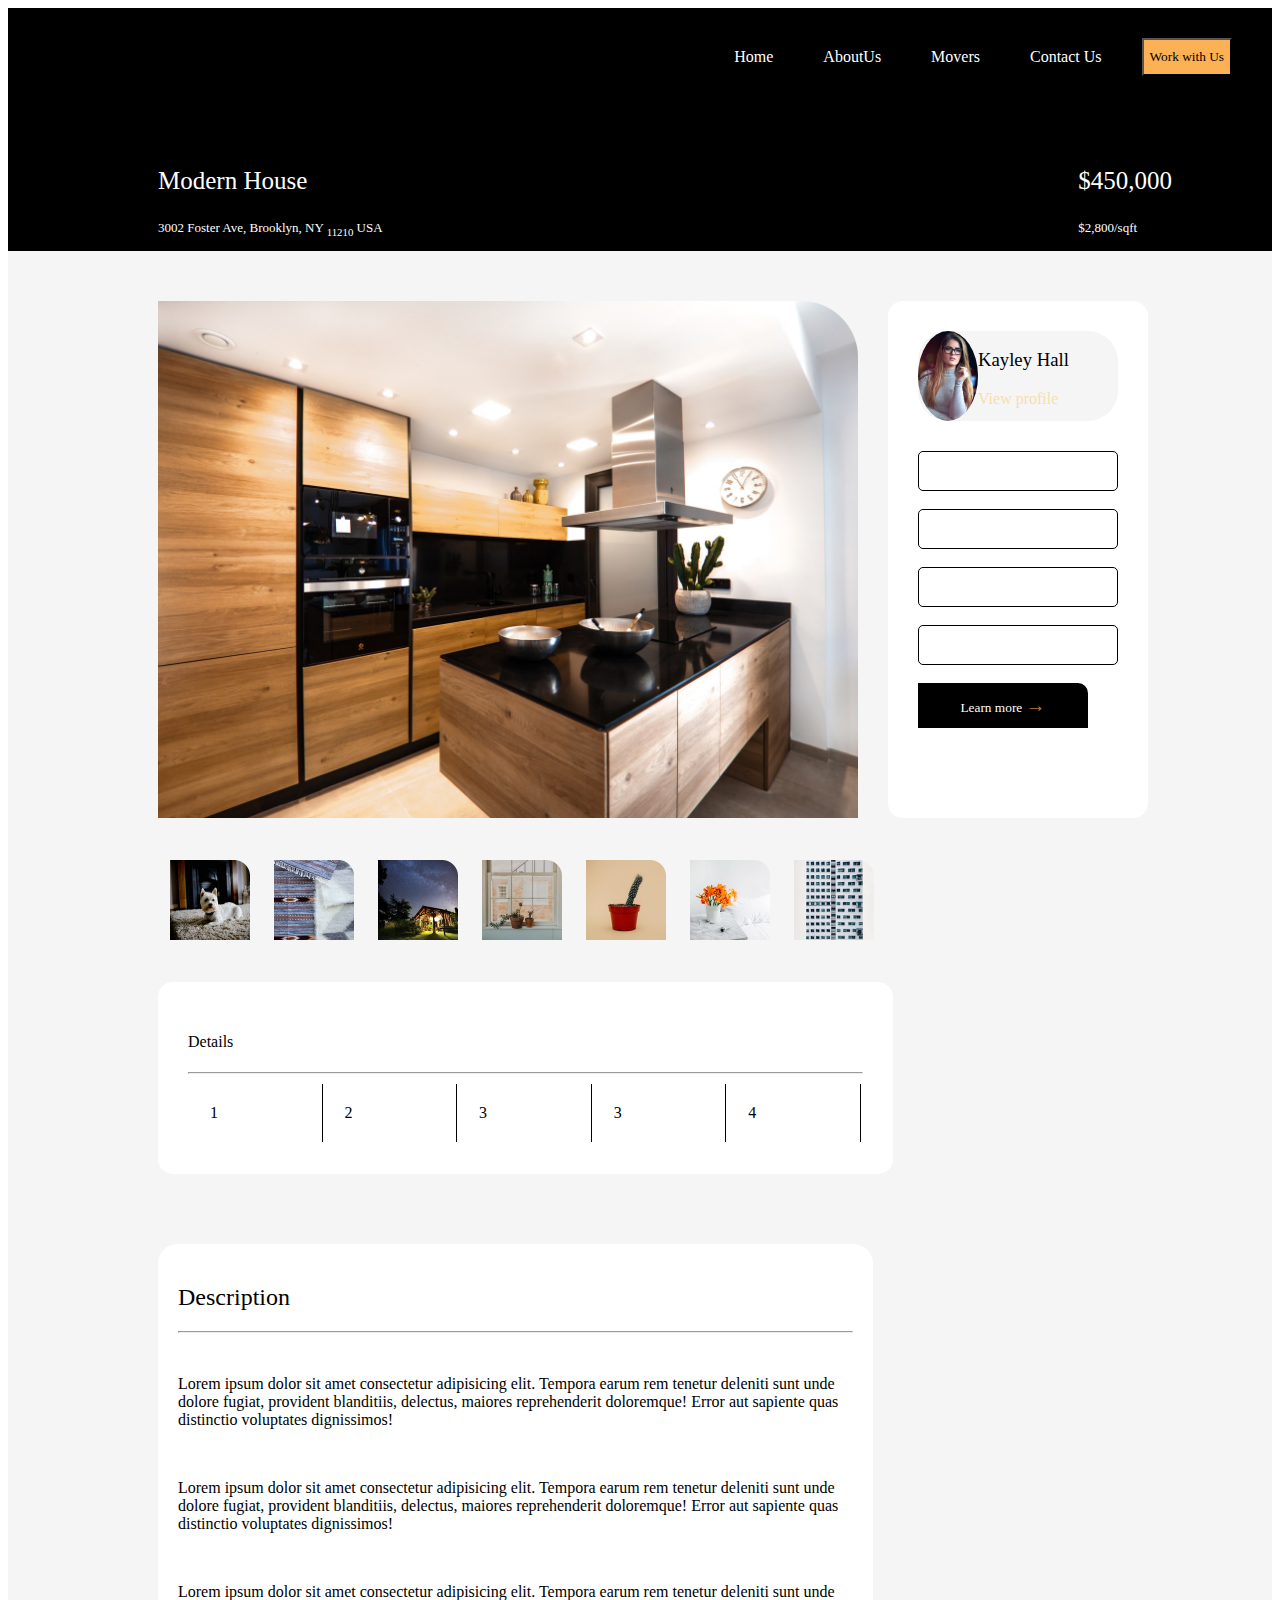
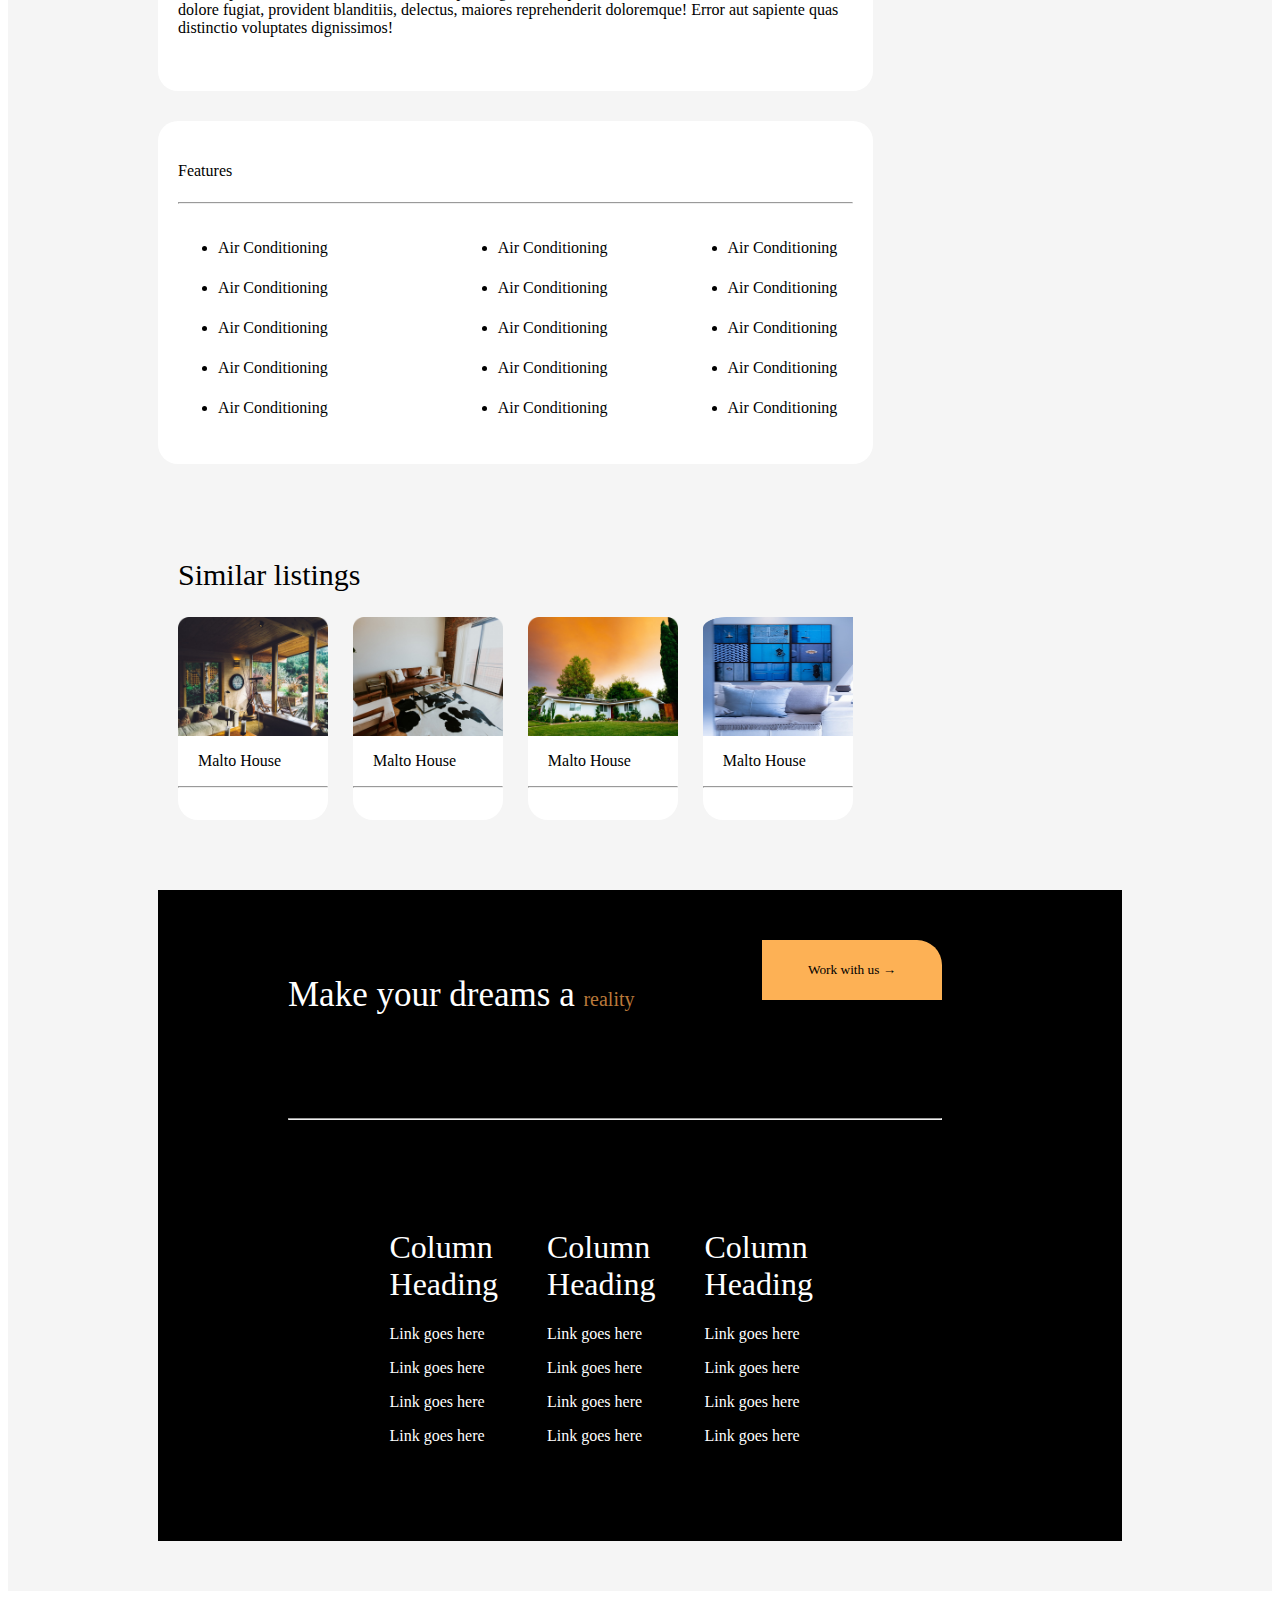
==== commit f273c3a9: "add a table to the info section" ====
--- a/movers.html
+++ b/movers.html
@@ -98,7 +98,7 @@
 
       <h4>Details</h4> <hr>
       <!--input icons-->
-      <table class="table">
+      <table>
         <tr>
           <td>1</td>
           <td>2</td>
@@ -107,13 +107,6 @@
           <td>4</td>
         </tr>
       </table>
-      <ul>
-        <li><img src="" alt=""></li>
-        <li><img src="" alt=""></li>
-        <li><img src="" alt=""></li>
-        <li><img src="" alt=""></li>
-        <li><img src="" alt=""></li>
-      </ul>
   </div>
 
   <!--the description section-->
--- a/assets/movers.css
+++ b/assets/movers.css
@@ -103,6 +103,14 @@
   border-radius: 15px;
   width: 70%;
 }
+td{
+  border: 1px solid black;
+  padding: 20px;
+  border-top: none;
+  border-bottom: none;
+  border-left: none;
+  width: 100px;
+}
 .design-left img{
   border-radius: 50%;
 }
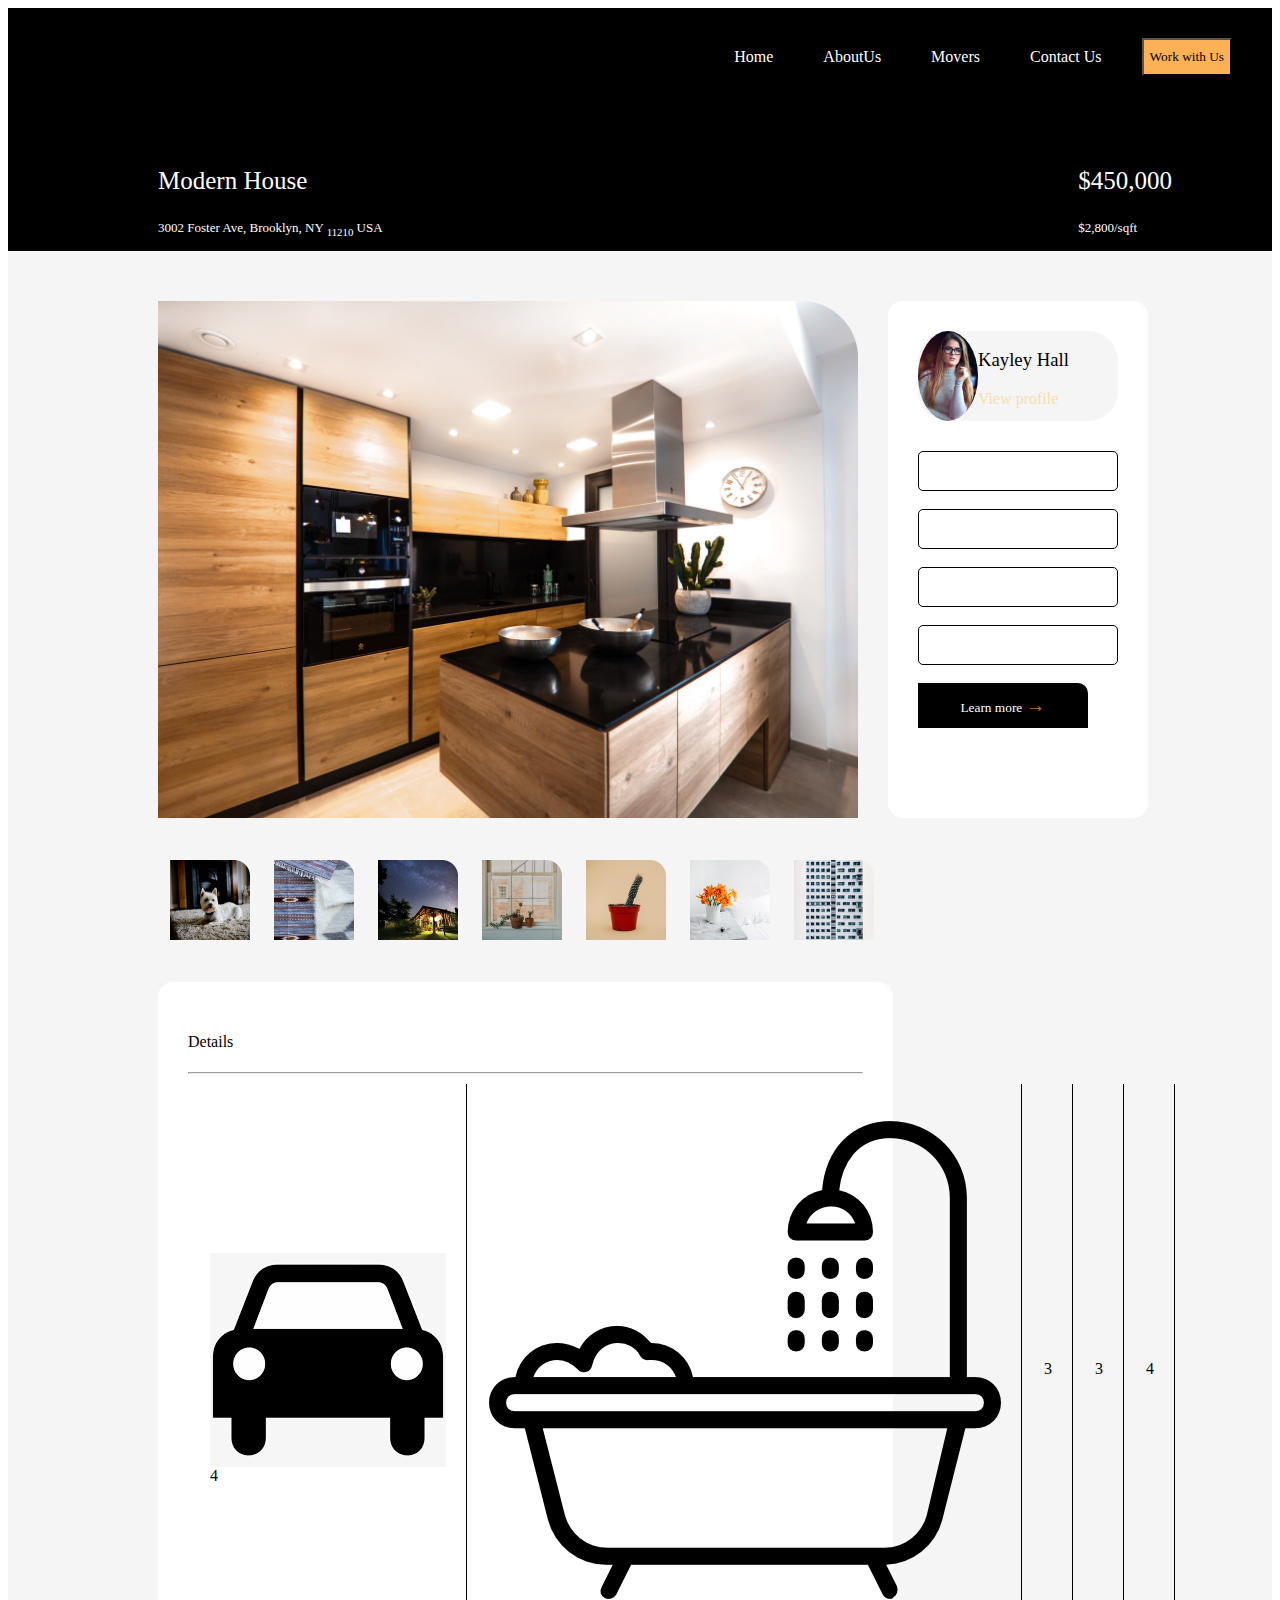
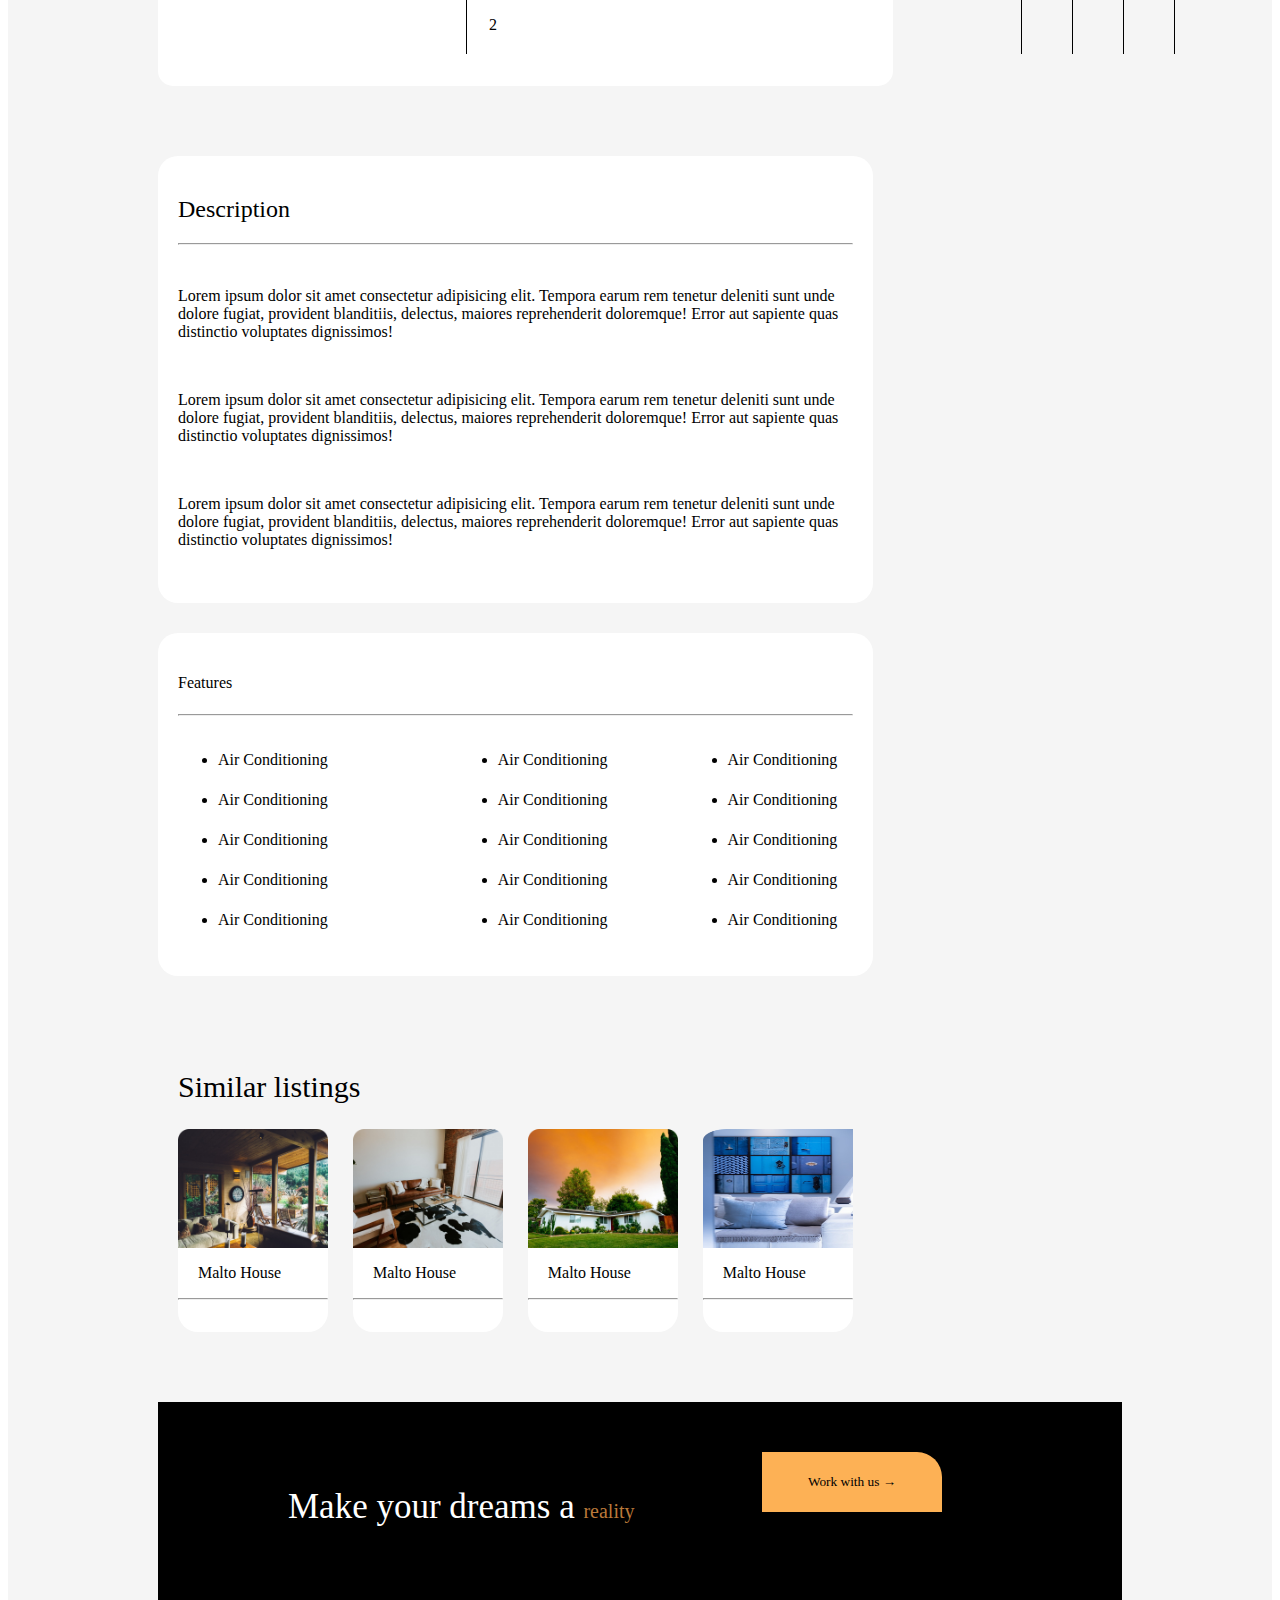
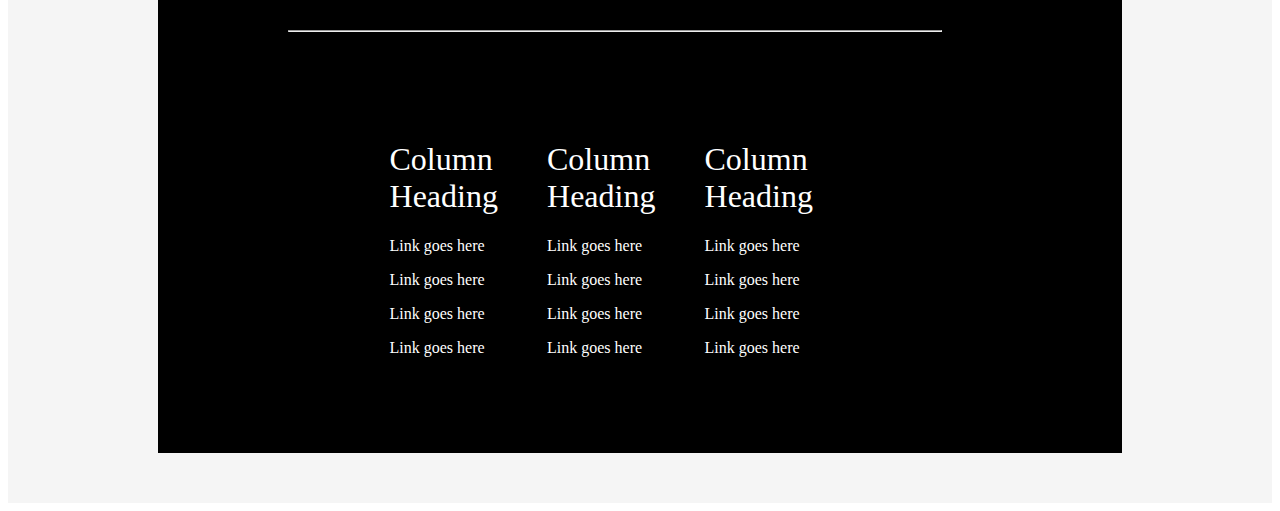
==== commit 13ae2a0f: "add icons to the input section" ====
--- a/movers.html
+++ b/movers.html
@@ -100,11 +100,11 @@
       <!--input icons-->
       <table>
         <tr>
-          <td>1</td>
-          <td>2</td>
-          <td>3</td>
-          <td>3</td>
-          <td>4</td>
+          <td><img src="./assets/images/moti.jpeg" alt="">4</td>
+          <td><img src="./assets/images/bathtub.png" alt=""> 2</td>
+          <td><img src="./assets/images/hashtag-solid.jpeg" alt=""> 3</td>
+          <td><img src="" alt=""> 3</td>
+          <td><img src="./assets/images/calendar-solid.jpeg" alt=""> 4</td>
         </tr>
       </table>
   </div>
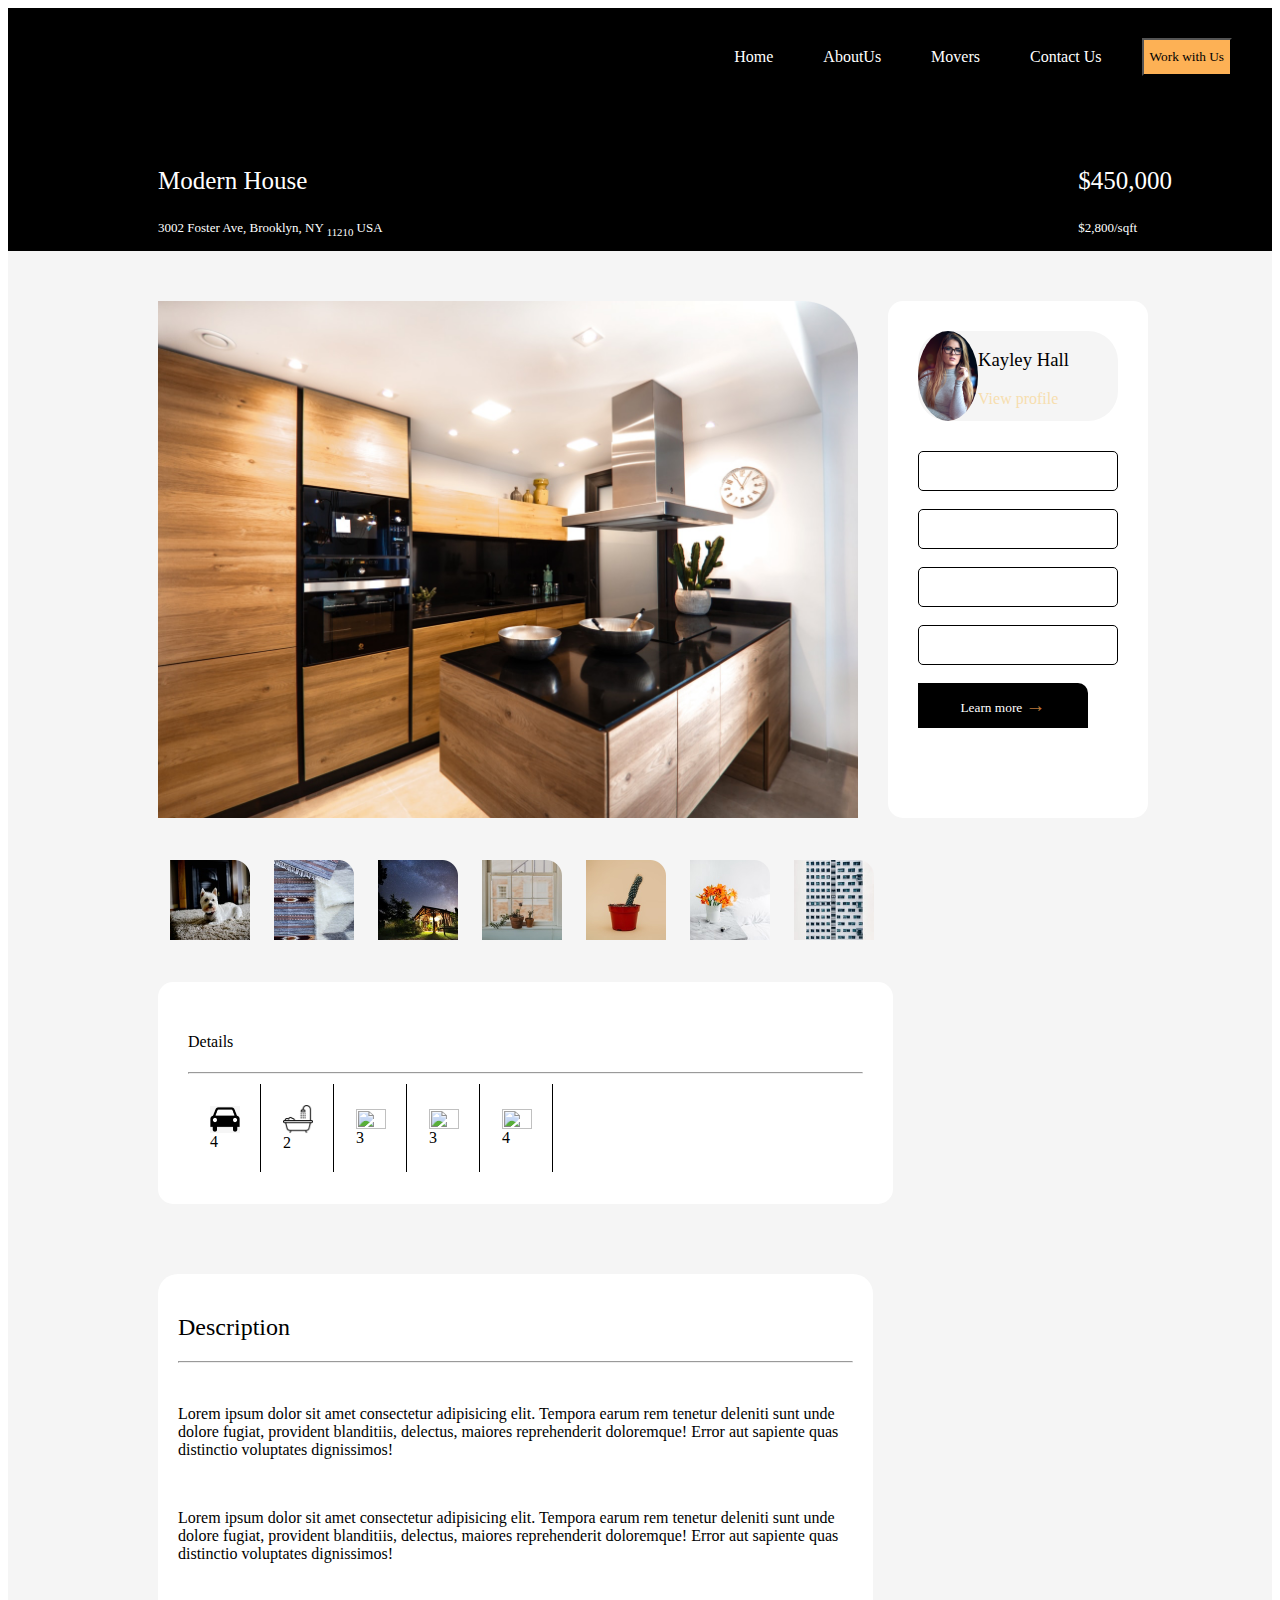
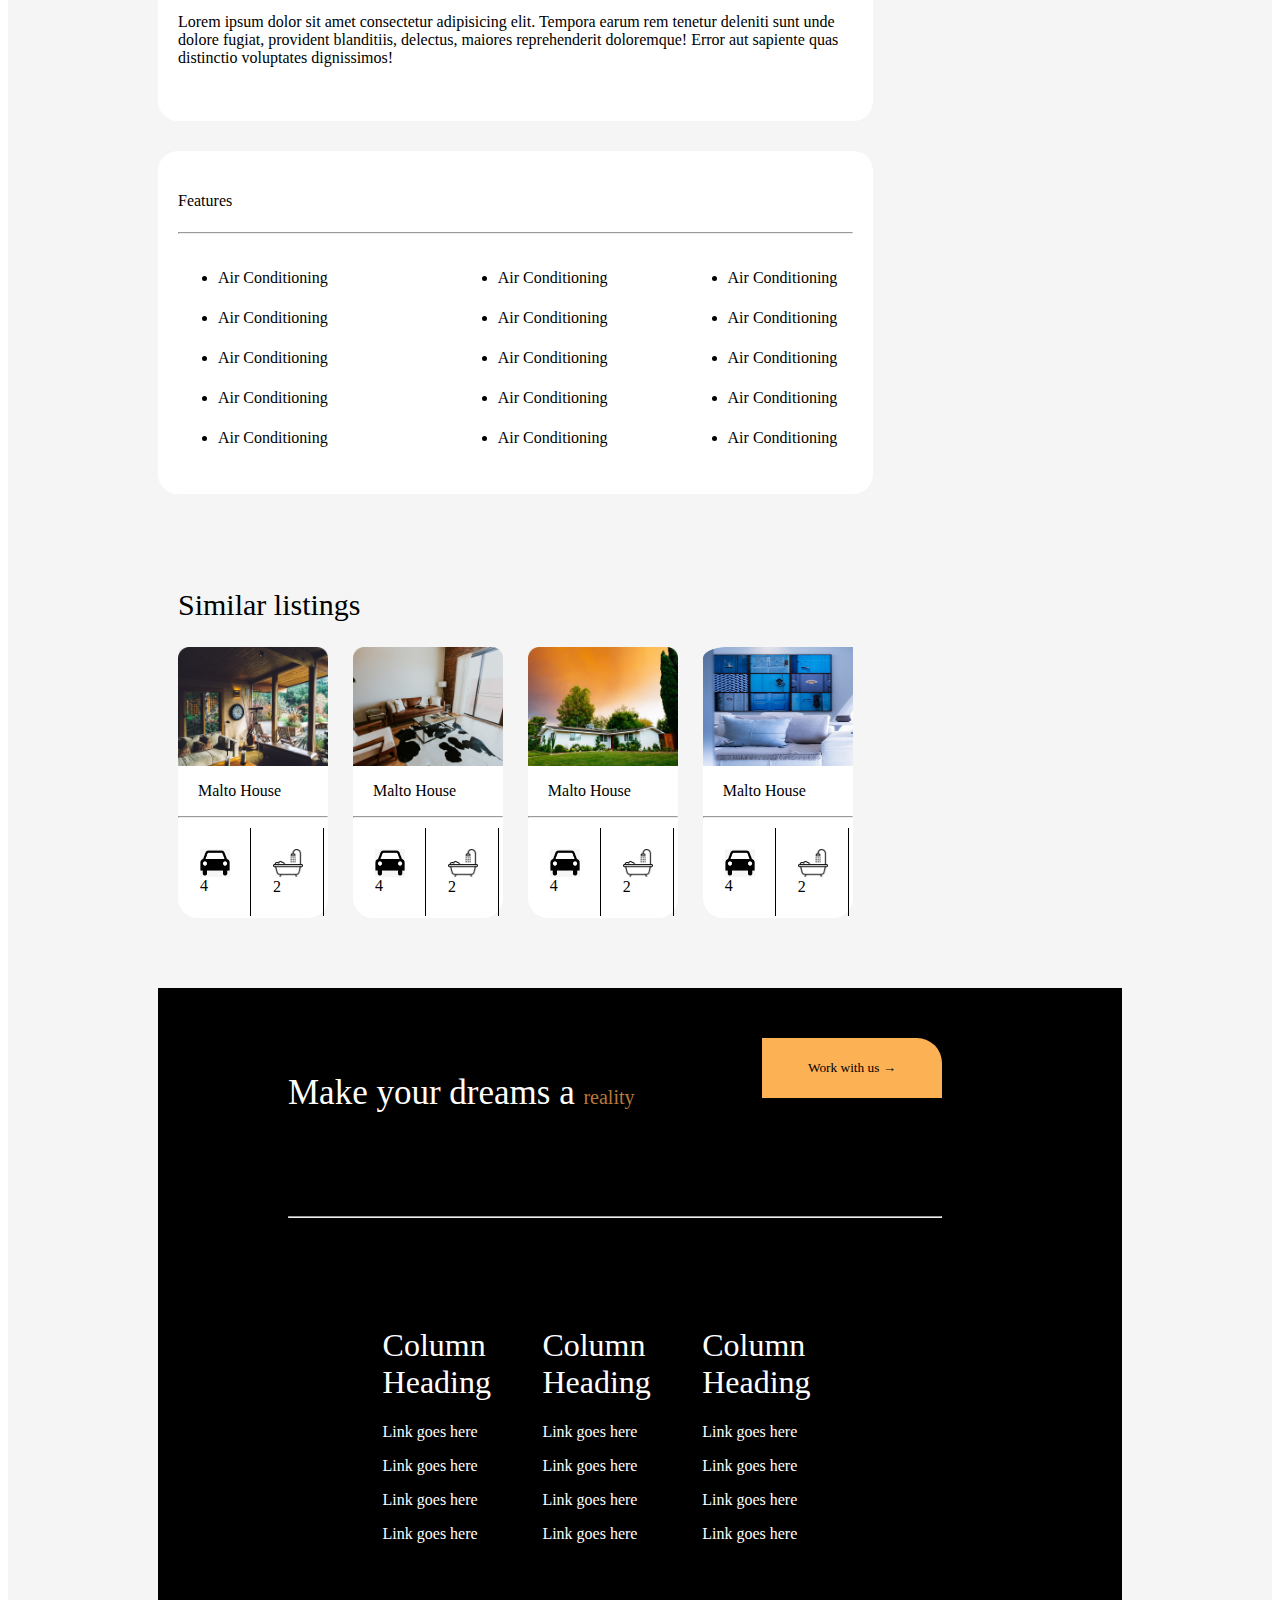
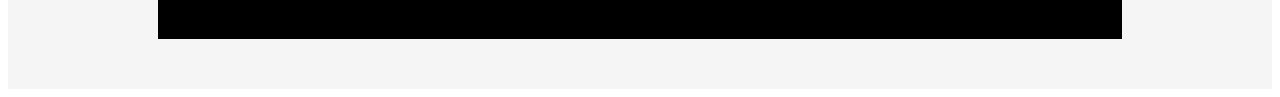
==== commit 7b43fe39: "add icons to the listings section" ====
--- a/movers.html
+++ b/movers.html
@@ -102,7 +102,7 @@
         <tr>
           <td><img src="./assets/images/moti.jpeg" alt="">4</td>
           <td><img src="./assets/images/bathtub.png" alt=""> 2</td>
-          <td><img src="./assets/images/hashtag-solid.jpeg" alt=""> 3</td>
+          <td><img src="./assets/images/hash.jpeg alt=""> 3</td>
           <td><img src="" alt=""> 3</td>
           <td><img src="./assets/images/calendar-solid.jpeg" alt=""> 4</td>
         </tr>
@@ -163,38 +163,43 @@
     <div class="listings">
         <img src="./assets/images/Rectangle-7.png" class="list-img">
         <p>Malto House</p> <hr> 
-        <ul>
-          <li><i class="fa-solid fa-car"></i></li>
-          <li><i class="fa-solid fa-bath"></i></li>
-          <li></li>
-        </ul>
+        <table>
+          <tr>
+            <td><img src="./assets/images/moti.jpeg" alt="">4</td>
+          <td><img src="./assets/images/bathtub.png" alt=""> 2</td>
+          </tr>
+        </table>
     </div>
     <div class="listings">
       <img src="./assets/images/Rectangle-8.png" alt=""class="list-img">
       <p>Malto House</p> <hr>
-        <ul>
-          <li><i class="fa-solid fa-car"></i></li>
-          <li><i class="fa-solid fa-bath"></i></li>
-          <li></li>
-        </ul>
+      <table>
+        <tr>
+          <td><img src="./assets/images/moti.jpeg" alt="">4</td>
+        <td><img src="./assets/images/bathtub.png" alt=""> 2</td>
+        </tr>
+      </table>
     </div>
     <div class="listings">
       <img src="./assets/images/Rectangle-9.png" alt=""class="list-img">
       <p>Malto House</p> <hr>
-        <ul>
-          <li><i class="fa-solid fa-car"></i></li>
-          <li><i class="fa-solid fa-bath"></i></li>
-          <li></li>
-        </ul>
+      <table>
+        <tr>
+          <td><img src="./assets/images/moti.jpeg" alt="">4</td>
+        <td><img src="./assets/images/bathtub.png" alt=""> 2</td>
+        </tr>
+      </table>
     </div>
     <div class="listings">
       <img src="./assets/images/Rectangle-10.png" alt=""class="list-img">
       <p>Malto House</p> <hr>
-        <ul>
-          <li><i class="fa-solid fa-car"></i></li>
-          <li><i class="fa-solid fa-bath"></i></li>
-          <li></li>
-        </ul>
+        <table>
+          <tr>
+            <td><img src="./assets/images/moti.jpeg" alt="">4</td>
+          <td><img src="./assets/images/bathtub.png" alt=""> 2</td>
+          </tr>
+        </table>
+        
     </div>
   </div>
 </div>
@@ -210,9 +215,8 @@
     <div class="foot-icon">
       <!--Icon mini-section-->
       
-      <i class="fa-brands fa-facebook"></i> 
-      <i class="fa-brands fa-twitter"></i>
-      <i class="fa-brands fa-instagram"></i>
+        
+      
     </div>
     <div class="foot-right">
       <h1>Column Heading</h1>
--- a/assets/movers.css
+++ b/assets/movers.css
@@ -109,7 +109,12 @@
   border-top: none;
   border-bottom: none;
   border-left: none;
-  width: 100px;
+  width: 0px;
+  height: auto;
+}
+td img{
+  width: 30px;
+  height: 100%;
 }
 .design-left img{
   border-radius: 50%;
@@ -236,8 +241,9 @@
 }
 .foot-icon{
   float: left;
-  width: 30px;
+  width: 20px;
   height: auto;
+  justify-content: space-between;
 }
 .foot-right{
   float: right;
